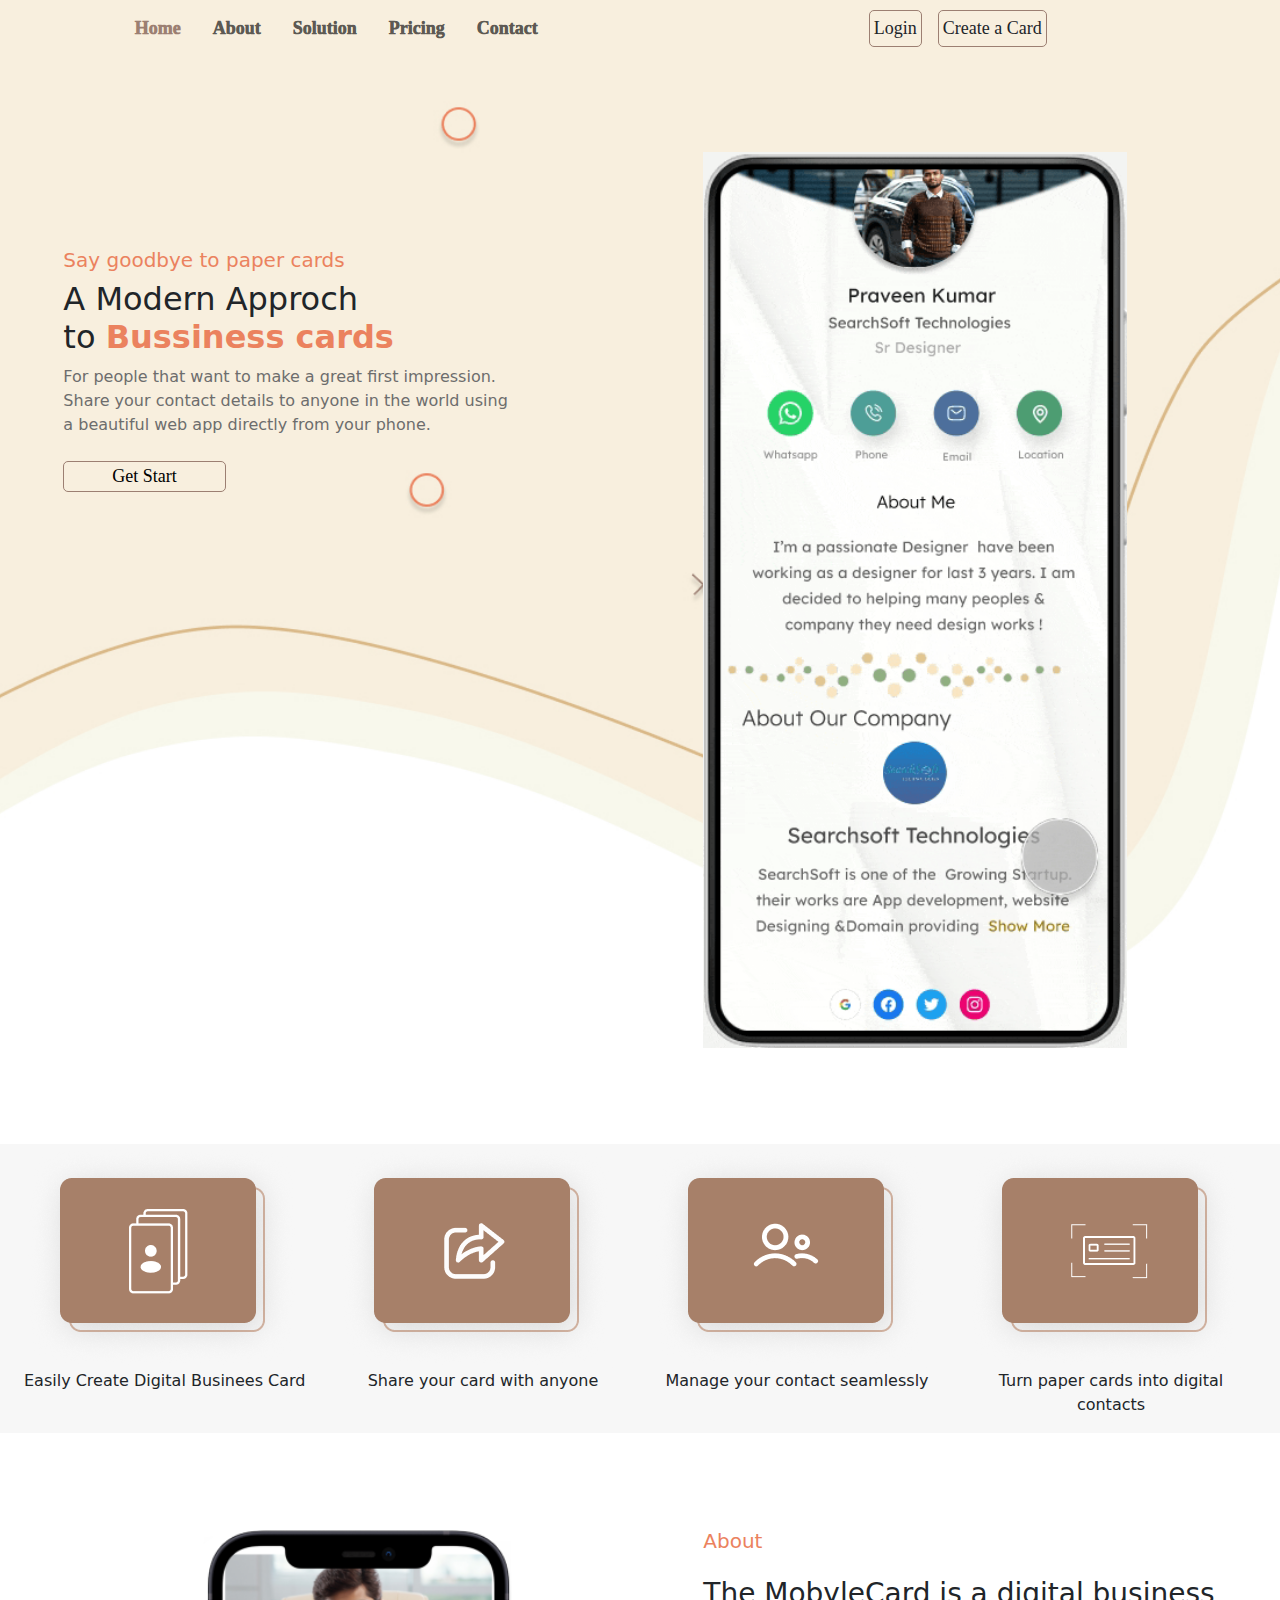
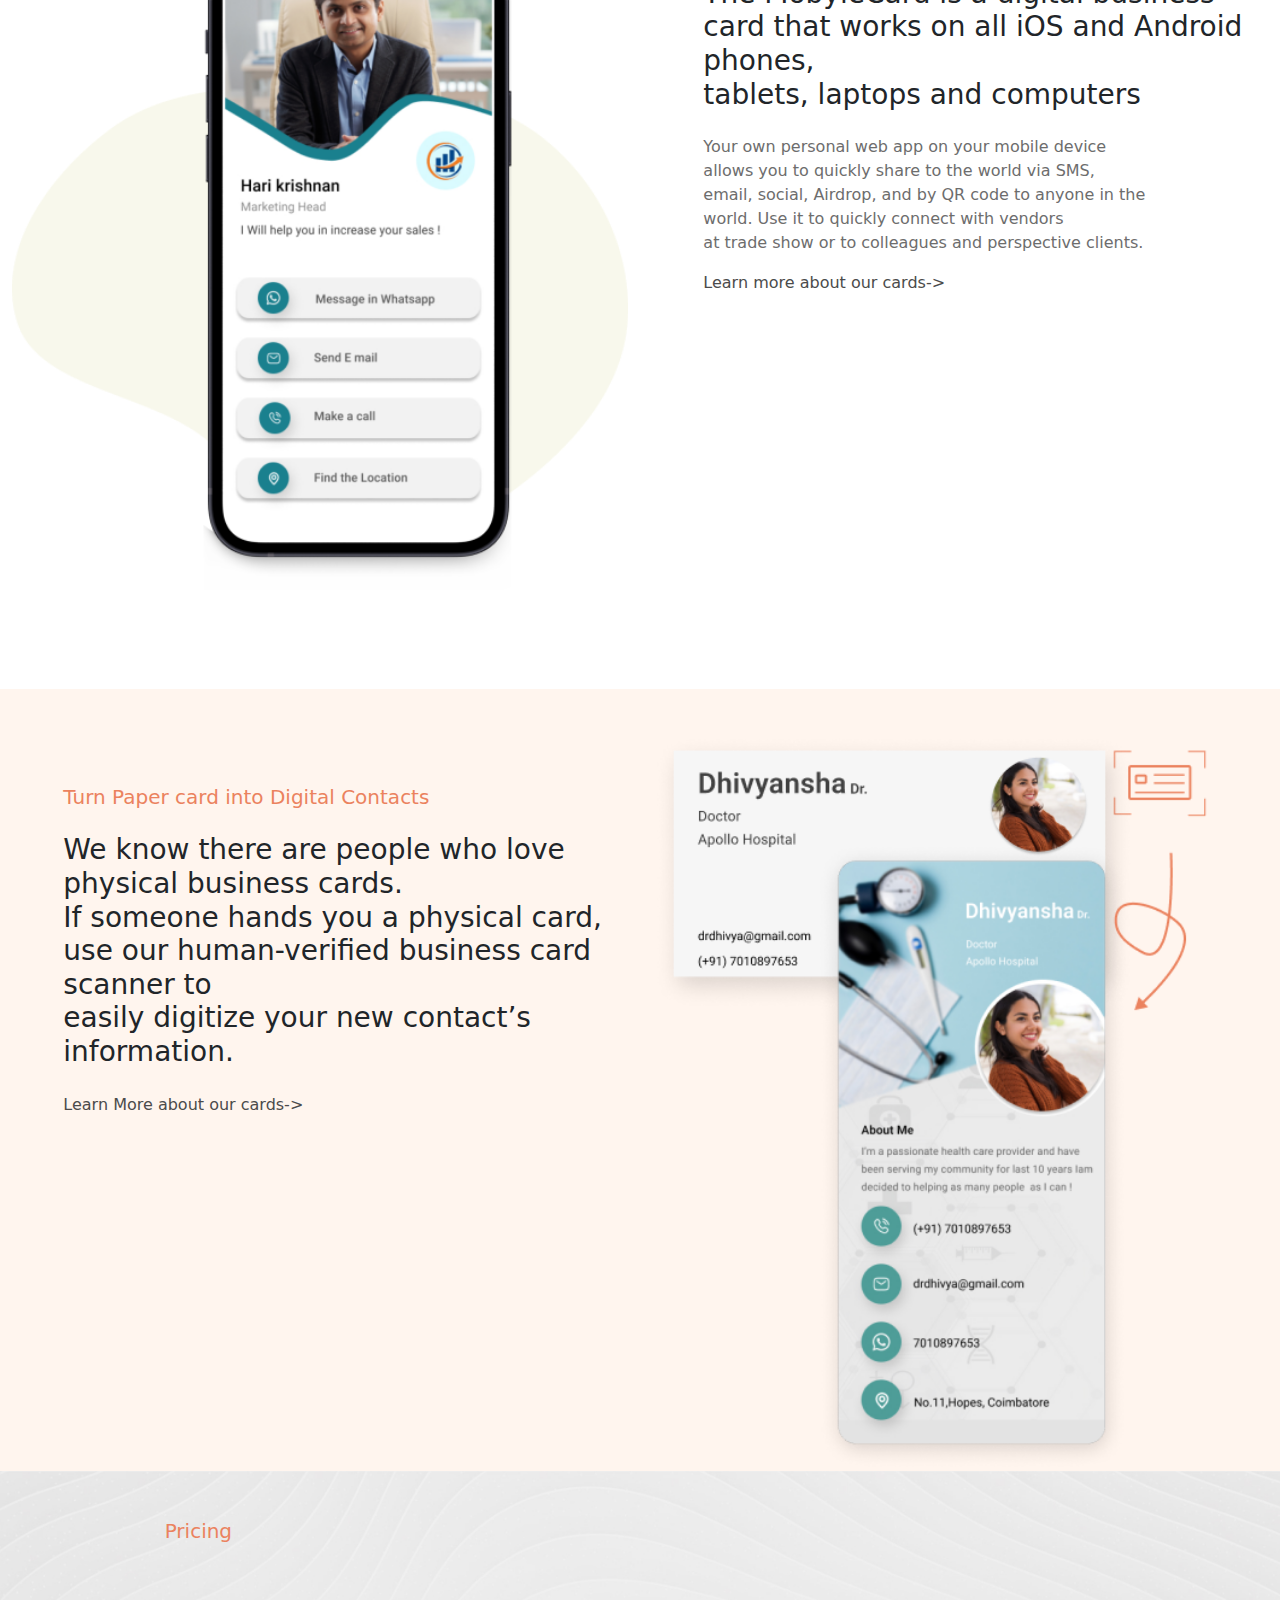
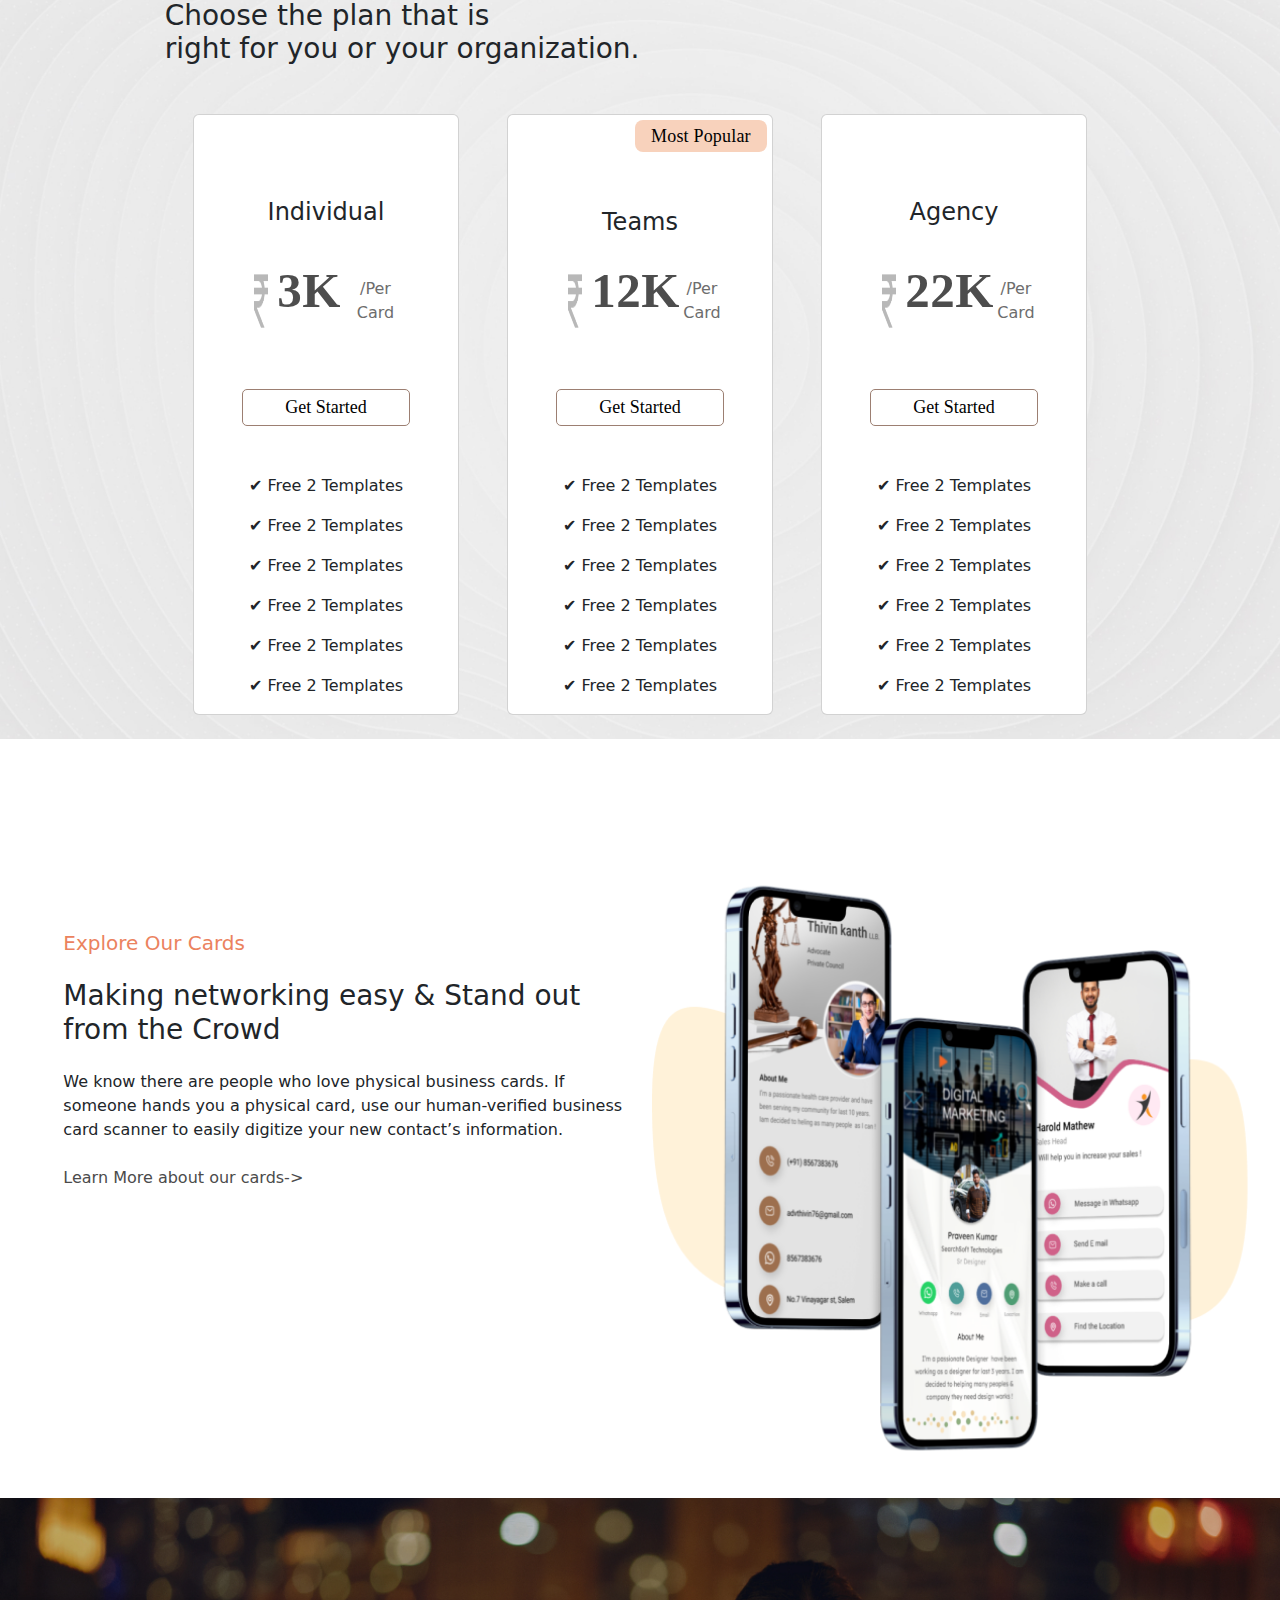
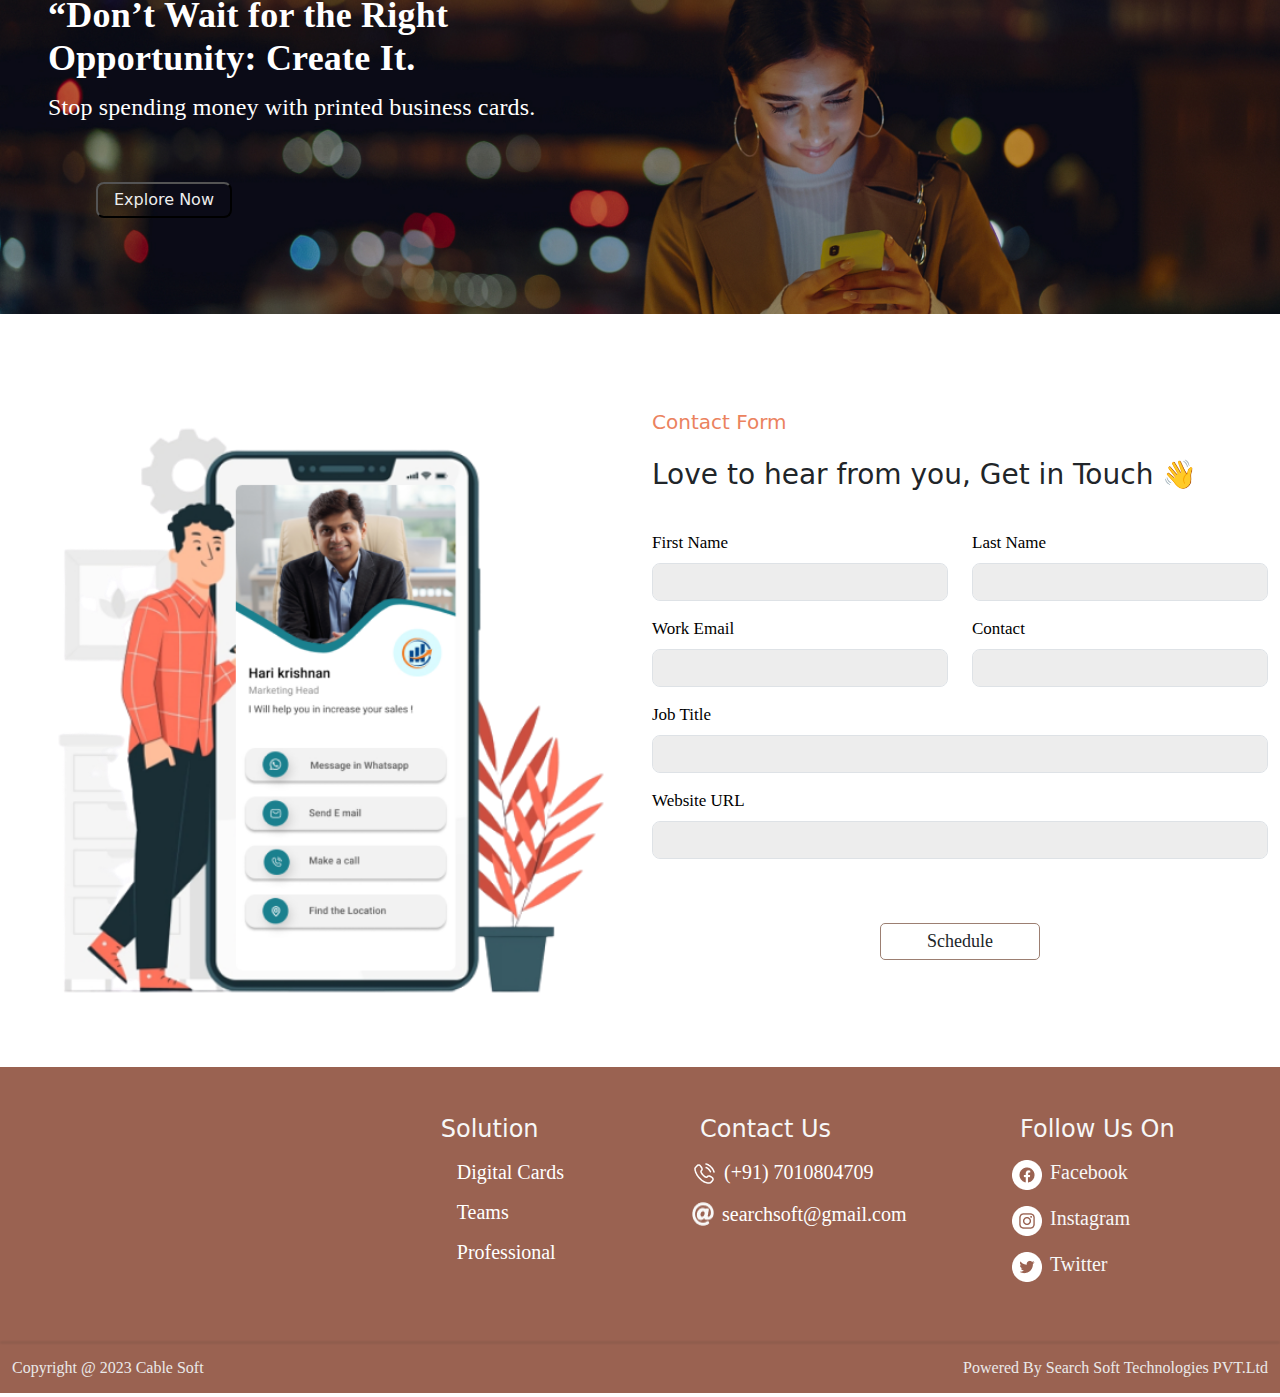
==== index.html @ 9ca746c1 "digitalc" ====
<!DOCTYPE html>
<html lang="en">
<head>
  <title>Bootstrap Example</title>
  <meta charset="utf-8">
  <meta name="viewport" content="width=device-width, initial-scale=1">
  <link href="https://cdn.jsdelivr.net/npm/bootstrap@5.3.1/dist/css/bootstrap.min.css" rel="stylesheet">
  <script src="https://cdn.jsdelivr.net/npm/bootstrap@5.3.1/dist/js/bootstrap.bundle.min.js"></script>
  <!-- <script src="https://cdn.jsdelivr.net/npm/popper.js@1.16.1/dist/umd/popper.min.js"></script>
  <script src="https://cdn.jsdelivr.net/npm/bootstrap@4.6.2/dist/js/bootstrap.bundle.min.js"></script> -->
  <link rel="stylesheet" href="css/style.css">
</head>
<body>
  <div class="bg-img">
        <!-- navbar-start -->
              <nav class="navbar navbar-expand-sm bg-*">
                <div class="container-fluid col-lg-9 offset-1">
                  <!-- <a class="navbar-brand" href="#">Logo</a> -->
                  
                  <button class="navbar-toggler" type="button" data-bs-toggle="collapse" data-bs-target="#collapsibleNavbar">
                    <span class="navbar-toggler-icon"></span>
                  </button>
                  <div class="collapse navbar-collapse col-sm-3" id="collapsibleNavbar">
                    <ul class="navbar-nav">
                      <li class="nav-item mx-2">
                        <a class="nav-link" href="#" style="color: #9C7F72;">Home</a>
                      </li>
                      <li class="nav-item mx-2">
                        <a class="nav-link" href="#">About</a>
                      </li>
                      <li class="nav-item mx-2">
                        <a class="nav-link" href="#">Solution</a>
                      </li>    
                      <li class="nav-item mx-2">
                        <a class="nav-link" href="#">Pricing</a>
                      </li>  
                      <li class="nav-item mx-2">
                        <a class="nav-link" href="#">Contact</a>
                      </li>  
                    </ul>
                  </div>
                  <div class="top-right d-flex">
                    <button class="btn mx-2 p-1" type="button">Login</button>
                    <button class="btn mx-2 p-1" type="button">Create a Card</button>
                  </div>
                </div>
                    
              </nav>
          <!-- navbar-end -->
       
          <!-- header -->
          <div class="container-fluid mt-5">
            <div class="row d-flex flex-row-reverse">
              <div class="col-xs-12 col-sm-12 col-md-6 lg-3">
                <div class="offset-1">
                  <img class="img-responsive h-50 w-75" src="img\Recording 2023-08-19 at 09.38.56.gif" alt="">
                </div>
              </div>
              <div class="col-xs-12 col-sm-12 col-md-6 lg-9 mt-5">
                <div class="offset-1">
                  <h5>Say goodbye to paper cards</h5>
                  <h2 class="">A Modern Approch <br> to <b style="color: #EB825E;">Bussiness cards</b></h2>
                  <div class="para">
                    For people that want to make a great first impression.<br> Share your contact details to anyone in the world using<br> a beautiful web app directly from your phone.
                  </div>
                  <button class="btn-btn px-5 mt-4">Get Start</button>
                </div>
                
              </div>
            </div>
          </div>
          <!-- <div class="container mt-3">
              <div class="row ms-5">
                  <div class="d-flex flex-wrap-reverse mt-5 vw-100 justify-content-center">
                      <div class="mt-2 mx-1">
                              <h5 class="mt-3">Say goodbye to paper cards</h5>
                          <h2 class="">A Modern Approch <br> to <b style="color: #EB825E;">Bussiness cards</b></h2>
                          <div class="para">
                            For people that want to make a great first impression.<br> Share your contact details to anyone in the world using<br> a beautiful web app directly from your phone.
                          </div>
                          <button class="btn-btn px-5 mt-4">Get Start</button>
                          
                      </div>
                      <div class="justify-content-end ms-auto">
                              <img class="h-75 mt-5 mx-5 px-5" id="gif" src="img\Recording 2023-08-19 at 09.38.56.gif" alt="">
                      </div>   
                  </div>
              </div>
          </div> -->
        <!-- header -->
  </div>

        <!-- cards -->
        <div class="container-fluid mt-5" style="background-color: #F7F7F7;">
          <div class="row justify-content-center mx-auto">
            <div class="col-xs-12 col-md-3">
              <img src="img\Group 243.png" class="img-thumbnail" alt="">
              <p class="justify-content-center">Easily Create Digital Businees Card</p>
            </div>
            <div class="col-xs-12 col-md-3">
              <img src="img\Group 244.png" class="img-thumbnail" alt="">
              <p class="text-center">Share your card with anyone</p>
            </div>
            <div class="col-xs-12 col-md-3">
              <img src="img\Group 245.png" class="img-thumbnail" alt="">
              <p class="text-center">Manage your contact seamlessly</p>
            </div>
            <div class="col-xs-12 col-md-3">
              <img src="img\Group 434.png" class="img-thumbnail" alt="">
              <p class="text-center">Turn paper cards into digital contacts</p>
            </div>
          </div>
        </div>
        <!-- About Us -->
        <div class="container-fluid mt-5">
          <div class="row mt-5">
            <div class="col-xs-12 col-sm-12 col-md-6 lg-6">
              <img class="about" src="img\Group 435.png" alt="">
            </div>
            <div class="col-xs-12 col-sm-12 col-md-6 lg-6">
              <div class="offset-1">
                <h5>About</h5>
                <h3 class="my-4">The MobyleCard is a digital business<br> card that works on all iOS and Android phones,<br> tablets, laptops and computers</h3>
                <p class="para">Your own personal web app on your mobile device<br> allows you to quickly share to the world via SMS,<br> email, social, Airdrop, and by QR code to anyone in the<br>world. Use it to quickly connect with vendors<br> at trade show or to colleagues and perspective clients.</p>
                <a class="about-in" href="">Learn more about our cards-></a>
              </div>
              
            </div>
          </div>
        </div>
        <!-- about end -->
        <div class="digit container-fluid mt-5">
          <div class="row d-flex flex-row-reverse">
            <div class="col-xs-12 col-sm-12 col-md-6 lg-6">
              <div>
                <img class="about" src="img\Group 437.png" alt="">
              </div>
            </div>
            <div class="col-xs-12 col-sm-12 col-md-6 lg-6 mt-5">
              <div class="offset-1">
                <h5>Turn Paper card into Digital Contacts</h5>
                <h3 class="my-4">We know there are people who love physical business cards.<br> If someone hands you a physical card,<br> use our human-verified business card scanner to<br> easily digitize your new contact’s information.</h3>
                <a class="about-in" href="">Learn More about our cards-></a>
              </div>
              
            </div>
          </div>
        </div>
<!-- pricing -->
        <div class="container-fluid" id="price-bg">
          <div class="offset-1">
            <h5 class="p-5">Pricing</h5>
            <h3 class="ms-5">Choose the plan that is <br> right for you or your organization.</h3>
          </div>
          <div class="row mx-auto justify-content-center m-4">
            <div class="col-xs-12 col-sm-12 col-md-4 col-lg-3 p-4">
              <div class="card">
                <!-- <div class="card-title text-end">Individual</div> -->
                <div class="card-body text-center"><h4 class="card-b">Individual</h4></div>
                <div class="text-center d-flex px-5 ms-1"><img style="width: 19%;" src="img\bx_rupee.png" alt=""><b class="card-rs">3K</b><p class="para mt-3">/Per Card</p></div>
                <button class="btn-btn my-5 mx-5 py-1">Get Started</button>
                <div class="text-center">
                  <p>&#10004;  Free 2 Templates</p>
                  <p>&#10004;  Free 2 Templates</p>
                  <p>&#10004;  Free 2 Templates</p>
                  <p>&#10004;  Free 2 Templates</p>
                  <p>&#10004;  Free 2 Templates</p>
                  <p>&#10004;  Free 2 Templates</p>
                </div>
              </div>
            </div>
            <div class="col-xs-12 col-sm-12 col-md-4 col-lg-3 p-4">
              <div class="card">
                <div class="card-title text-end"><p class="card-mp p-3">Most Popular</p></div>
                <div class="card-body text-center"><h4>Teams</h4></div>
                <div class="text-center d-flex px-5 ms-1"><img style="width: 19%;" src="img\bx_rupee.png" alt=""><b class="card-rs">12K</b><p class="para mt-3">/Per Card</p></div>
                <button class="btn-btn my-5 mx-5 py-1">Get Started</button>
                <div class="text-center">
                  <p>&#10004;  Free 2 Templates</p>
                  <p>&#10004;  Free 2 Templates</p>
                  <p>&#10004;  Free 2 Templates</p>
                  <p>&#10004;  Free 2 Templates</p>
                  <p>&#10004;  Free 2 Templates</p>
                  <p>&#10004;  Free 2 Templates</p>
                </div>
              </div>
            </div>
            <div class="col-xs-12 col-sm-12 col-md-4 col-lg-3 p-4">
              <div class="card">
                <div class="card-body text-center"><h4 class="card-b">Agency</h4></div>
                <div class="text-center d-flex px-5 ms-1"><img style="width: 19%;" src="img\bx_rupee.png" alt=""><b class="card-rs">22K</b><p class="para mt-3">/Per Card</p></div>
                <button class="btn-btn my-5 mx-5 py-1">Get Started</button>
                <div class="text-center">
                  <p>&#10004;  Free 2 Templates</p>
                  <p>&#10004;  Free 2 Templates</p>
                  <p>&#10004;  Free 2 Templates</p>
                  <p>&#10004;  Free 2 Templates</p>
                  <p>&#10004;  Free 2 Templates</p>
                  <p>&#10004;  Free 2 Templates</p>
                </div>
              </div>
            </div>
          </div>
        </div>
        <!--pricing end  -->


        <div class="container-fluid mt-5">
          <div class="row d-flex flex-row-reverse">
            <div class="col-xs-12 col-sm-12 col-md-6 lg-6">
              <div>
                <img class="about" src="img\iPhone 13 Pro.png" alt="">
              </div>
            </div>
            <div class="col-xs-12 col-sm-12 col-md-6 lg-6 mt-5">
              <div class="offset-1">
                <h5>Explore Our Cards</h5>
                <h3 class="my-4">Making networking easy & Stand out from the Crowd</h3>
                <p class="my-4">We know there are people who love physical business cards. If someone hands you a physical card, use our human-verified business card scanner to easily digitize your new contact’s information.</p>
                <a class="about-in" href="">Learn More about our cards-></a>

              </div>
              
            </div>
          </div>
        </div>
      <!-- explore card end-->
      <div class="explore text-light">
        <div class="row justify-contect-center">
           <div class="col-xs-12 col-sm-12 col-md-6 col-lg-6">
            <div class="m-5 mt-5">
              <h3 class="explore-h">“Don’t Wait for the Right Opportunity: Create It.</h3>
              <h4 class="explore-p">Stop spending money with printed business cards.</h4>
              <button class="btn-btn-btn mx-5 my-5 px-3 py-1" id="explorebtn">Explore Now</button>

            </div>
            
           </div>

        </div>
            <!-- <h3 class="explore-h p-5">“Don’t Wait for the Right Opportunity: Create It.</h3>
            <h4 class="explore-p">Stop spending money with printed business cards.</h4>
            <button class="btn-btn mx-5 my-5">Explore Now</button> -->
      </div>

      <!-- contact form -->
      <div class="container-fluid mt-5">
        <div class="row my-5">
          <div class="col-xs-12 col-sm-12 col-md-6 lg-6">
            <img class="about" src="img\Group 439.png" alt="">
          </div>
          <div class="col-xs-12 col-sm-12 col-md-6 col-lg-6">
            <div class="">
              <h5>Contact Form</h5>
              <h3 class="my-4 d-flex">Love to hear from you, Get in Touch &#128075;</h3>
            </div>
            <div class="row mt-3">
              <div class="col-xs-12 col-sm-12 col-md-6 col-lg-6 mx-auto">
                <div class="input-form mt-3">
                  <label class="form-lable" for="">First Name</label>
                  <input class="form-control mt-2" id="in-d" type="text">
                </div>
                <div class="input-form mt-3">
                  <label class="form-lable" for="">Work Email</label>
                  <input class="form-control mt-2" id="in-d" type="text">
                </div>
              </div>
              <div class="col-xs-12 col-sm-12 col-md-6 col-lg-6">
                <div class="input-form mt-3">
                  <label class="form-lable" for="">Last Name</label>
                  <input class="form-control mt-2" id="in-d" type="text">
                </div>
                <div class="input-form mt-3">
                  <label class="form-lable" for="">Contact</label>
                  <input class="form-control mt-2" id="in-d" type="text">
                </div>
              </div>
            </div>
            <div class="row">
              <div class="input-form mt-3">
                <label class="form-lable" for="job">Job Title</label>
                <input class="form-control mt-2" id="in-d" name="job" type="text">
              </div>
              <div class="input-form mt-3">
                <label class="form-lable" for="web">Website URL</label>
                <input class="form-control mt-2" id="in-d" name="web" type="text">
              </div>
              <div class="btn-btn w-25 mx-auto text-center p-1" id="schedule" type="submit">Schedule</div>
            </div>
          </div>
        </div>
      </div>

      <!-- Footer -->
      <div class="container-fluid" id="foot-img">
        <div class="row">
          <div class="col-xs-12 col-sm-12 col-md-6 col-lg-6">
            <div class="my-5 float-end">
              <h4 class="mx-5" style="color: #F7F7F7;">Solution</h4>
              <ul class="list-group mx-5">
                  <a class="list-group-item" href="">Digital Cards</a>
                  <a class="list-group-item" href="">Teams</a>
                  <a class="list-group-item" href="">Professional</a>
              </ul>
            </div>
          </div>
          <!-- <div class="col-xs-12 col-sm-12 col-md-3 col-lg-3">
            <div class="float-start my-5">
              <h4 class="mx-5" style="color: #F7F7F7;">Follow Us On</h4>
              <ul class="list-group mx-5">
                <div class="list-group-item"><a class="follow-us ms-2" style="text-decoration: none; color:#F7F7F7">Digital Card</a></div>
                <div class="list-group-item"><a class="ms-2" style="text-decoration: none; color:#F7F7F7">Teams</a></div>
                <div class="list-group-item"><a class="ms-2" style="text-decoration: none; color:#F7F7F7">Professional</a></div>
              </ul>
            </div>
          </div> -->
          <div class="col-xs-12 col-sm-12 col-md-4 col-lg-3">
            <div class="float-start my-5">
              <h4 class="mx-5" style="color: #F7F7F7;">Contact Us</h4>
              <ul class="list-group mx-4">
                <div class="list-group-item"><img src="img\Phone Calling.png" alt=""><span class="ms-2">(+91) 7010804709</span></div>
                <div class="list-group-item d-flex"><img src="img\at.png" alt=""><span class="ms-2">searchsoft@gmail.com</span></div>
              </ul>
            </div>
          </div>
          <div class="col-xs-12 col-sm-12 col-md-4 col-lg-3">
            <div class="float-start my-5">
              <h4 class="mx-5 d-flex" style="color: #F7F7F7;">Follow Us On</h4>
              <ul class="list-group mx-4">
                <div class="list-group-item d-flex"><img src="img\facebook.png" alt=""><a class="follow-us ms-2" style="text-decoration: none; color:#F7F7F7">Facebook</a></div>
                <div class="list-group-item d-flex"><img src="img\instagram.png" alt=""><a class="ms-2" style="text-decoration: none; color:#F7F7F7">Instagram</a></div>
                <div class="list-group-item"><img src="img\twitter.png" alt=""><a class="ms-2" style="text-decoration: none; color:#F7F7F7">Twitter</a></div>
              </ul>
            </div>
          </div>
        </div>

        <div class="row my-1">
          <hr class="line">
          <div class="col-xs-12 col-sm-12 col-md-6 col-lg-6">
            <div class="copyrights mb-3">Copyright @ 2023 Cable Soft</div>
          </div>
          <div class="col-xs-12 col-sm-12 col-md-6 col-lg-6">
            <div class="powered float-end d-flex">Powered By Search Soft Technologies PVT.Ltd</div>
          </div>
          
          
        </div>
        

      </div>

</body>
</html>
---- css/style.css ----
body{
    margin: 0;
    box-sizing: border-box;
    overflow: -moz-hidden-unscrollable;
    
}
/* bg-image */
.bg-img{
    margin: 0;
    background-image: url(bg-image.jpg);
    background-position: center;
    background-repeat: no-repeat;
    background-size: cover;
    width: 100%;
    height: 100%;
    
}
/* navbar */
.top-right{
    float: right;
}
.nav-item{
    color: #323232;
    font-family: Poppins;
    font-size: 18px;
    font-style: normal;
    font-weight: 1000;
    line-height: 24px; /* 133.333% */
}
.btn{
    font-family: Poppins;
    font-weight: 500;
    font-size: 18px;
    border-radius: 5px;
    border: 0.5px solid #9C7F72;
}
.btn:hover{
    background-color: #9C7F72;
    color: #F7F7F7;
}
.btn-btn{
    font-family: Poppins;
    font-weight: 500;
    font-size: 18px;
    border-radius: 5px;
    border: 0.5px solid #9C7F72;
    background: none;
}
.btn-btn:hover{
    background-color: #9C7F72;
    color: white;
}
.img-thumbnail{
    border: none;
    background-color: #F7F7F7;
}
.about{
    width: 100%;
}
h5{
    color: #EB825E;
}
.para{
    color: #6D6D6D;
}
.about-in{
    text-decoration: none;
    color: #4B4B4B;
}
.mt-5{
    margin-top: 6rem!important;
}
.digit{
    /* display: flex;
    flex-wrap: wrap-reverse; */
    background-color: #FFF5EE;
}
/* pricing */
#price-bg{
    background-image: url("12151158_4885247 1.jpg");
    background-repeat: no-repeat;
    background-size: cover;
}
.card{
    width: 100%;
    height: 100%;
}
.card-mp{
    margin: 2%;
    color: #000;
    font-family: Lato;
    font-size: 18px;
    font-style: normal;
    letter-spacing: 0.18px;
    border-radius: 8px;
    background: #F8D2BC;
    display: inline-flex;
    height: 2%;
    align-items: center;
    gap: 10px;
    flex-shrink: 0;
}
.card-b{
    margin-top: 29%;
}
.card-rs{
    color: #4D4D4D;
    font-family: Lato;
    font-size: 49px;
    font-style: normal;
    line-height: 60px; /* 107.143% */
    letter-spacing: 0.56px;
}
/* explore bg */
.explore{
    margin: 0;
    background-image: url(Rectangle.jpg);
    background-position: center;
    background-repeat: no-repeat;
    background-size: cover;
}
.explore-p{
    color: #FFF;
    font-family: Lato;
    font-size: 24px;
    font-style: normal;
    font-weight: 400;
    line-height: 38px; /* 135.714% */
    letter-spacing: 0.14px;
}
.explore-h{
    color: #FFF;
    font-family: Lato;
    font-size: 36px;
    font-style: normal;
    font-weight: 600;
    letter-spacing: 0.22px;
}
.form-input{
    background-color: #EDEDED;
    border: none;
}
.form-lable{
    color: #000;
    font-family: Lato;
    font-size: 17px;
    font-style: normal;
    font-weight: 500;
    line-height: 20px; 
}
.contactinput{
    margin-top: 72%;
}
#in-d{
    border-radius: 8px;
    background-color: #EDEDED;
}
#schedule{
    margin-top: 10%;
}

/* footer */
#foot-img{
    background-image: url(footer.jpg);
    background-size: cover;
    background-repeat: no-repeat;
    
}
.list-group-item{
    background: none;
    border: none;
    color: #FFFFFF;
    font-family: Lato;
    font-size: 20px;
    font-style: normal;
    font-weight: 500;
    line-height: 24px;
}
.line{
    background: #7E4B3C;
    box-shadow: 7px 4px 32px 0px rgba(0, 0, 0, 0.15) inset;
    filter: blur(1px);
}
.copyrights {
    color: #EAE9E9;
    font-family: Lato;
    font-size: 16px;
    font-style: normal;
    font-weight: 500;
    line-height: normal;
}
.powered{
    color: #EAE9E9;
    font-family: Lato;
    font-size: 16px;
    font-style: normal;
    font-weight: 500;
    line-height: normal;
}
.btn-btn-btn{
    background: none;
    color: #EDEDED;
    border-radius: 8px;
}
.btn-btn-btn:hover{
    background-color: #494949;
    color: white;
}
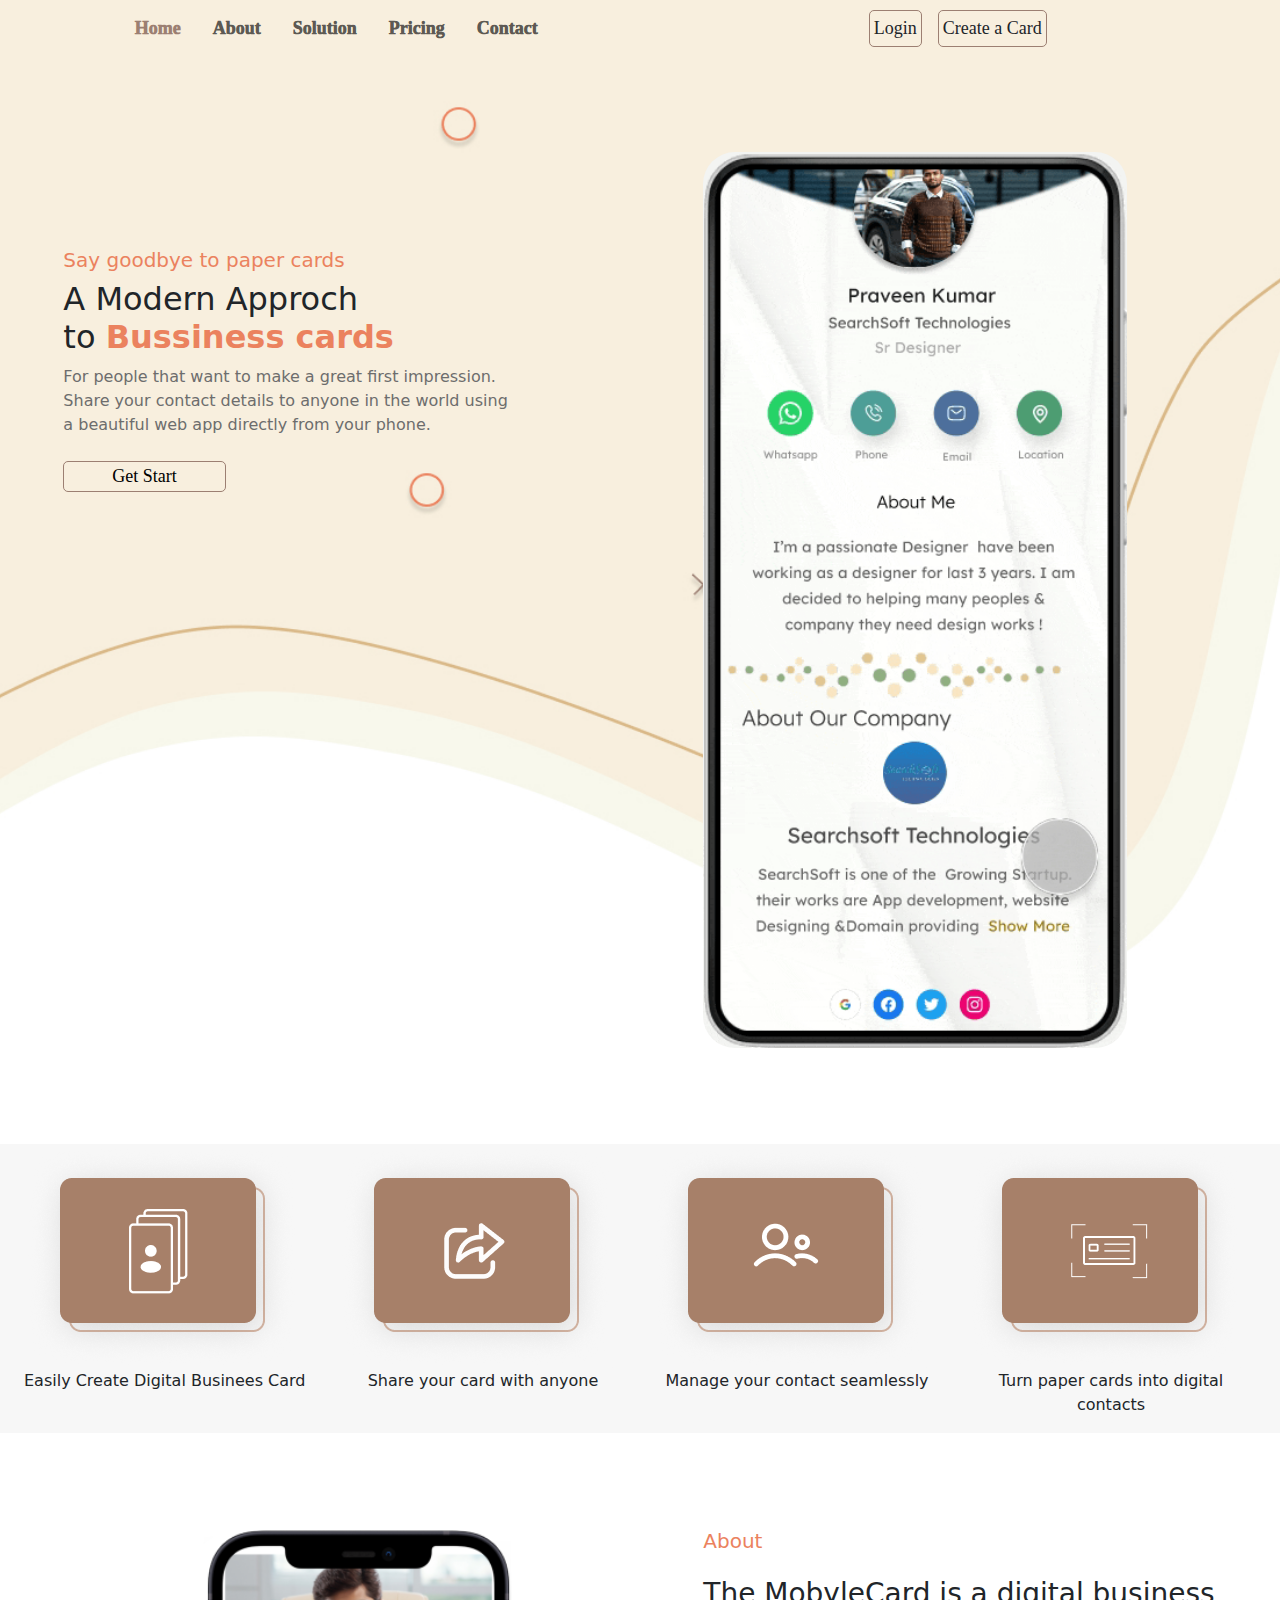
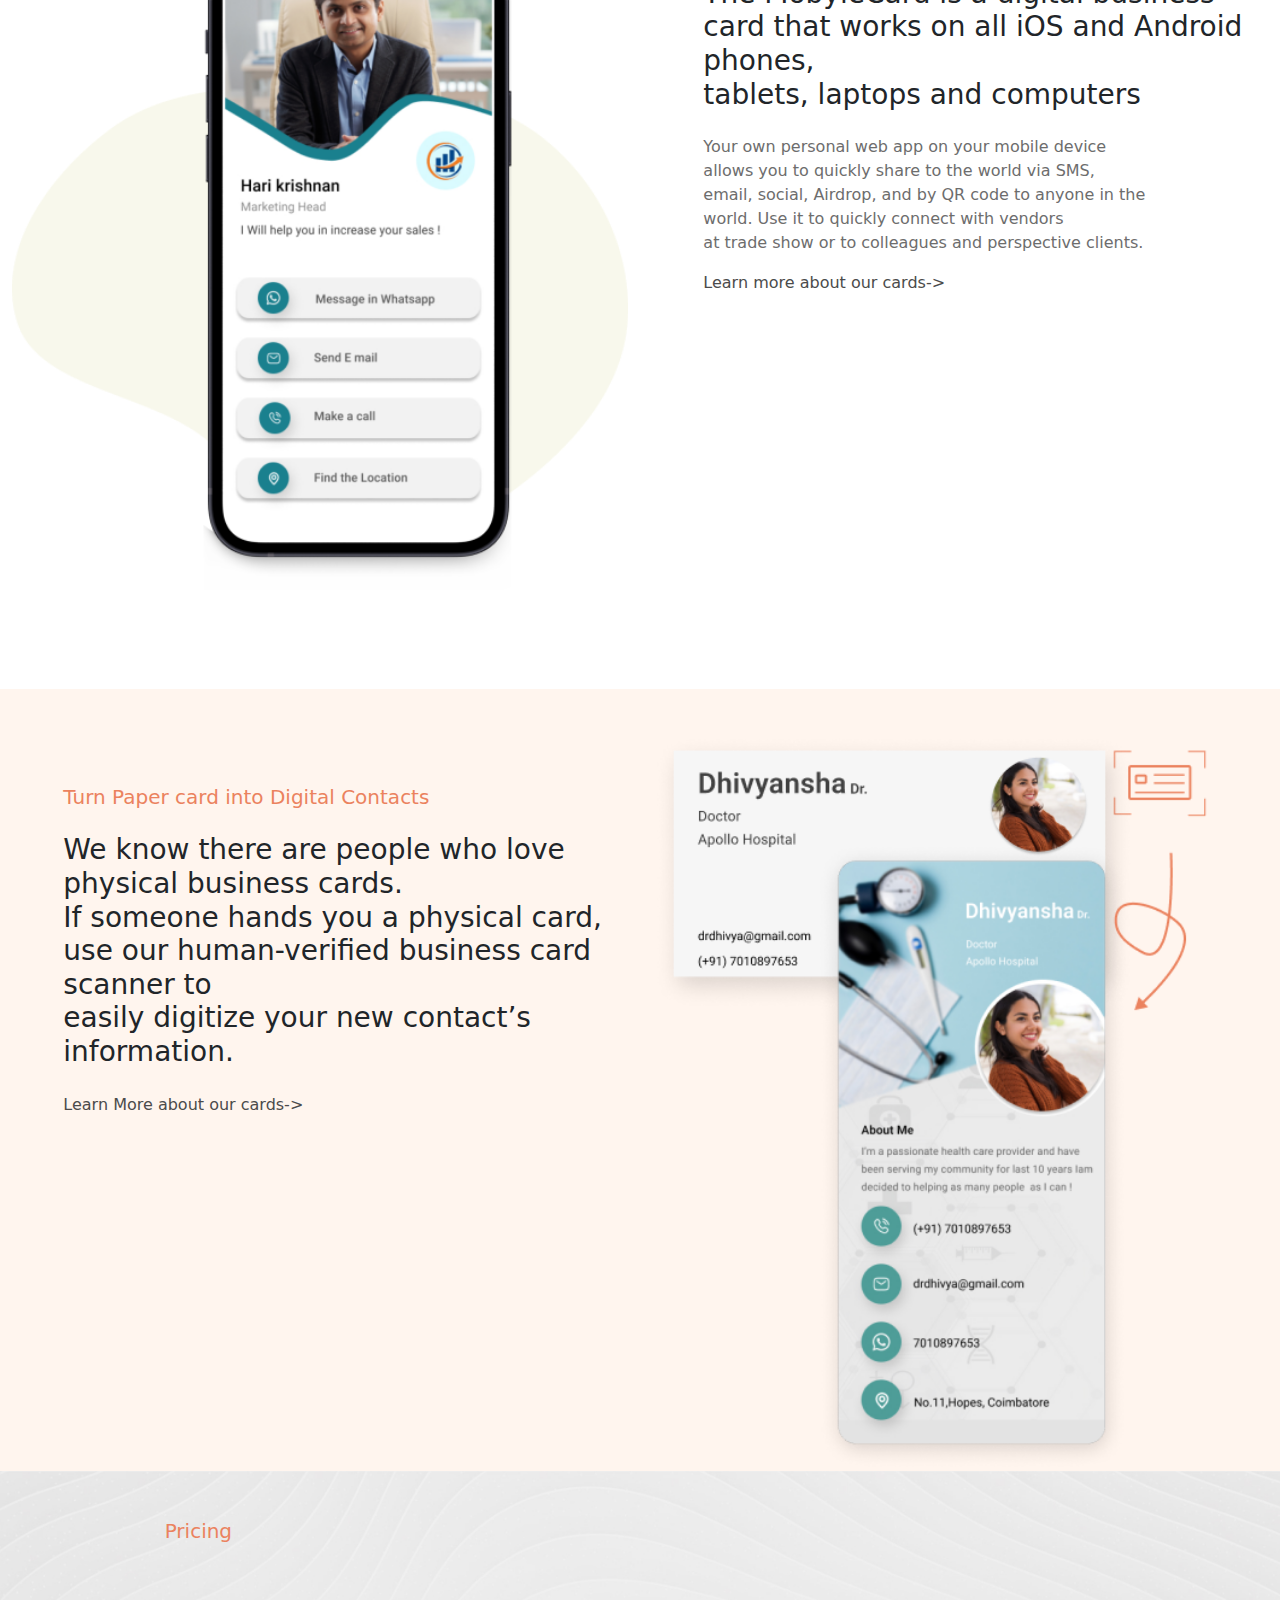
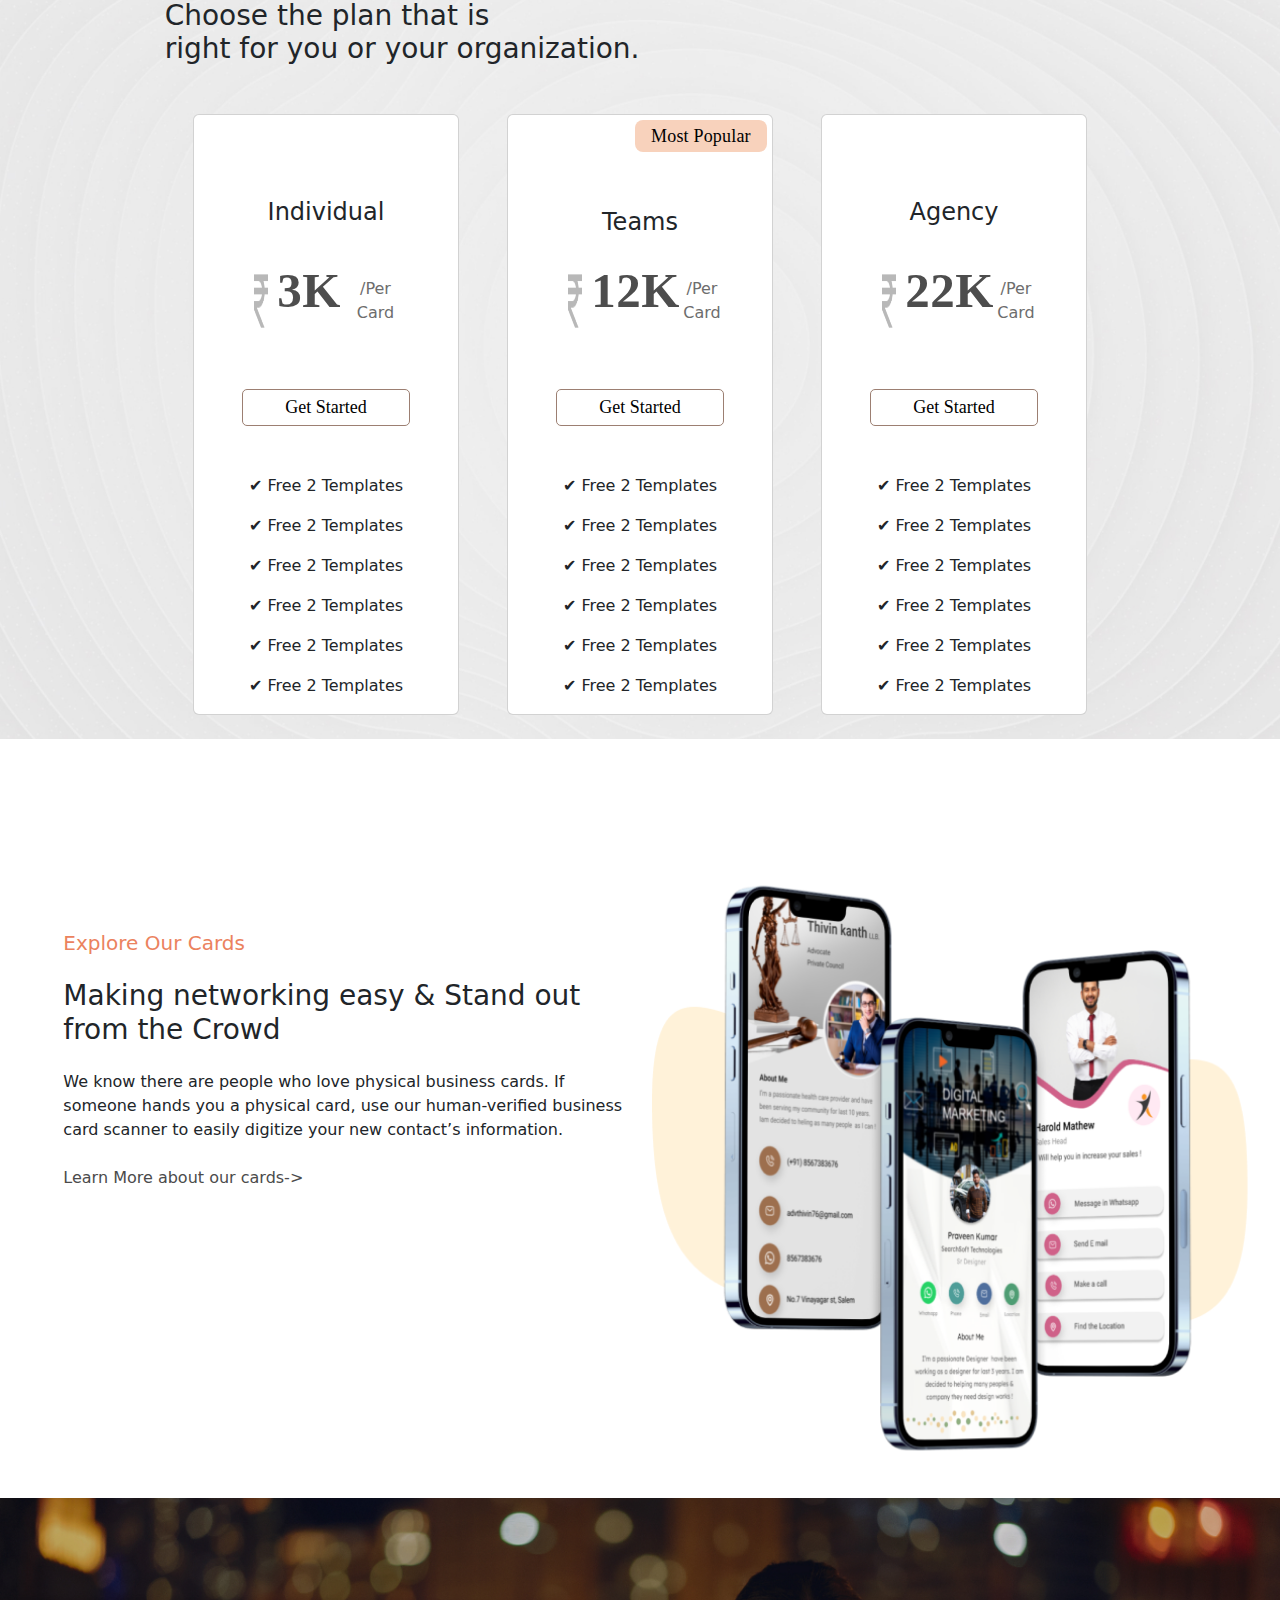
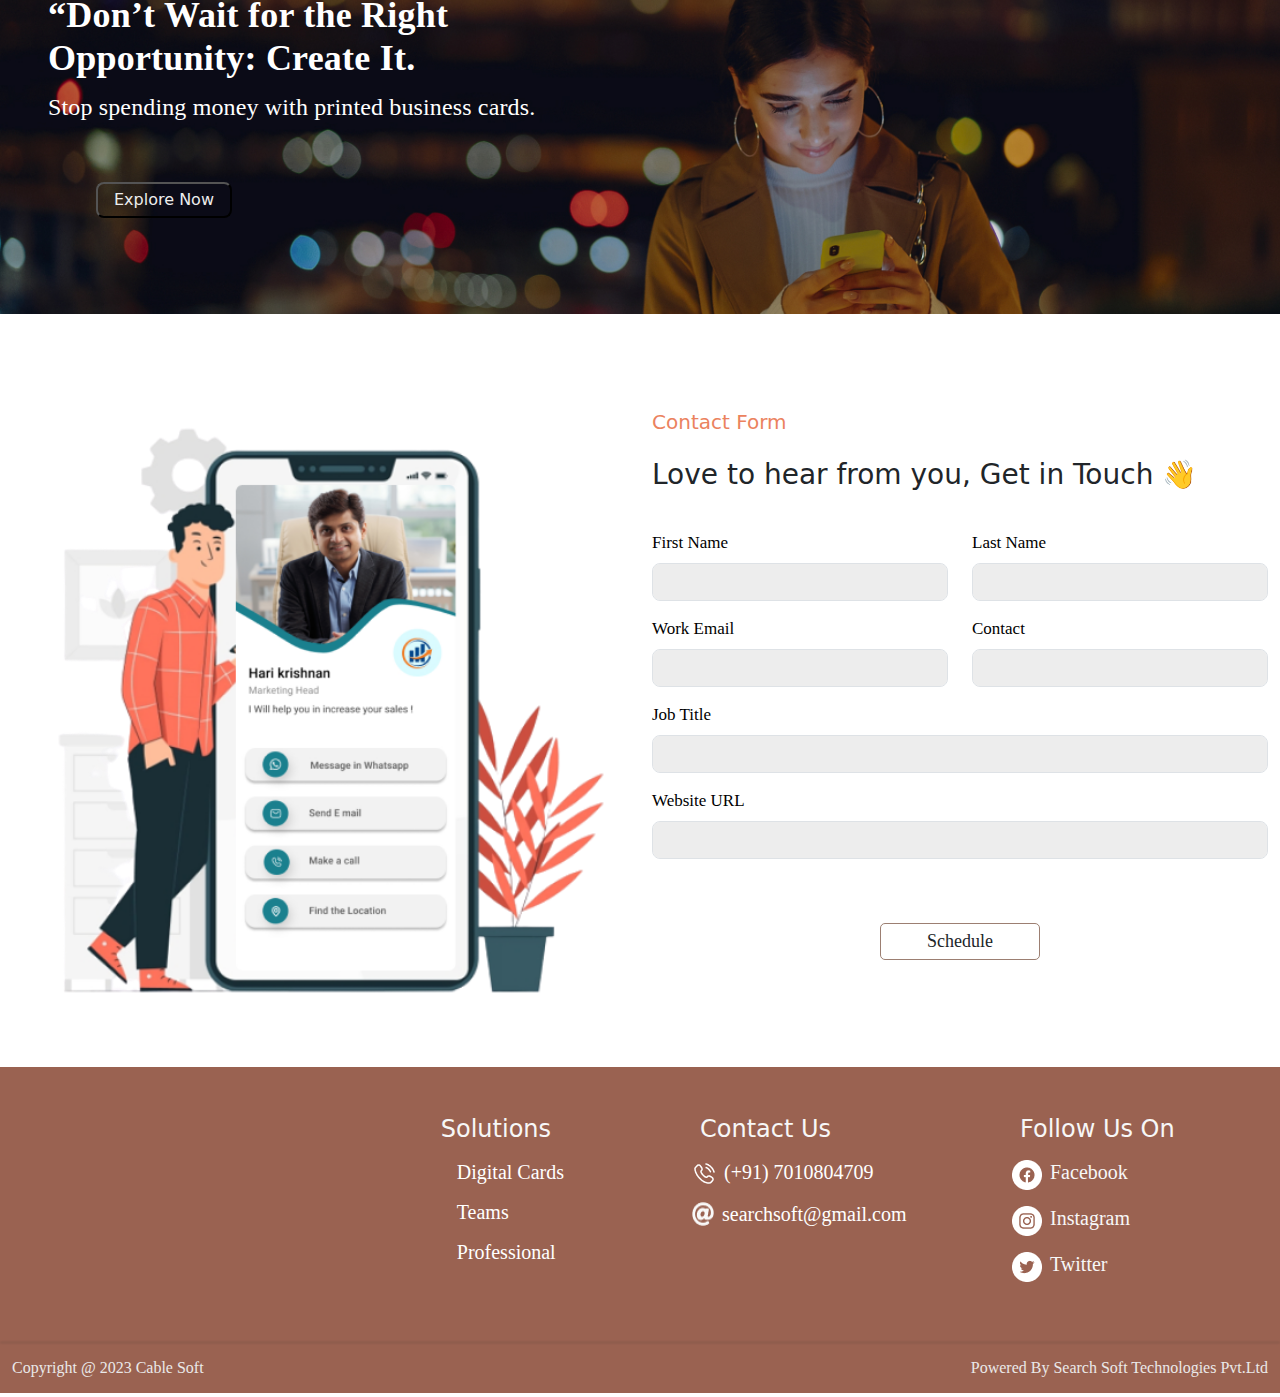
==== commit 2085c695: "d-card" ====
--- a/index.html
+++ b/index.html
@@ -40,7 +40,7 @@
                     </ul>
                   </div>
                   <div class="top-right d-flex">
-                    <button class="btn mx-2 p-1" type="button">Login</button>
+                    <a href="newlogin.html" class="btn mx-2 p-1" type="button">Login</a>
                     <button class="btn mx-2 p-1" type="button">Create a Card</button>
                   </div>
                 </div>
@@ -53,7 +53,7 @@
             <div class="row d-flex flex-row-reverse">
               <div class="col-xs-12 col-sm-12 col-md-6 lg-3">
                 <div class="offset-1">
-                  <img class="img-responsive h-50 w-75" src="img\Recording 2023-08-19 at 09.38.56.gif" alt="">
+                  <img class="img-responsive rounded-5 h-50 w-75" src="img\Recording 2023-08-19 at 09.38.56.gif" alt="">
                 </div>
               </div>
               <div class="col-xs-12 col-sm-12 col-md-6 lg-9 mt-5">
@@ -278,11 +278,11 @@
             </div>
             <div class="row">
               <div class="input-form mt-3">
-                <label class="form-lable" for="job">Job Title</label>
+                <label class="form-lable" for="in-d">Job Title</label>
                 <input class="form-control mt-2" id="in-d" name="job" type="text">
               </div>
               <div class="input-form mt-3">
-                <label class="form-lable" for="web">Website URL</label>
+                <label class="form-lable" for="in-d">Website URL</label>
                 <input class="form-control mt-2" id="in-d" name="web" type="text">
               </div>
               <div class="btn-btn w-25 mx-auto text-center p-1" id="schedule" type="submit">Schedule</div>
@@ -296,7 +296,7 @@
         <div class="row">
           <div class="col-xs-12 col-sm-12 col-md-6 col-lg-6">
             <div class="my-5 float-end">
-              <h4 class="mx-5" style="color: #F7F7F7;">Solution</h4>
+              <h4 class="mx-5" style="color: #F7F7F7;">Solutions</h4>
               <ul class="list-group mx-5">
                   <a class="list-group-item" href="">Digital Cards</a>
                   <a class="list-group-item" href="">Teams</a>
@@ -341,7 +341,7 @@
             <div class="copyrights mb-3">Copyright @ 2023 Cable Soft</div>
           </div>
           <div class="col-xs-12 col-sm-12 col-md-6 col-lg-6">
-            <div class="powered float-end d-flex">Powered By Search Soft Technologies PVT.Ltd</div>
+            <div class="powered float-end d-flex">Powered By Search Soft Technologies Pvt.Ltd</div>
           </div>
           
           
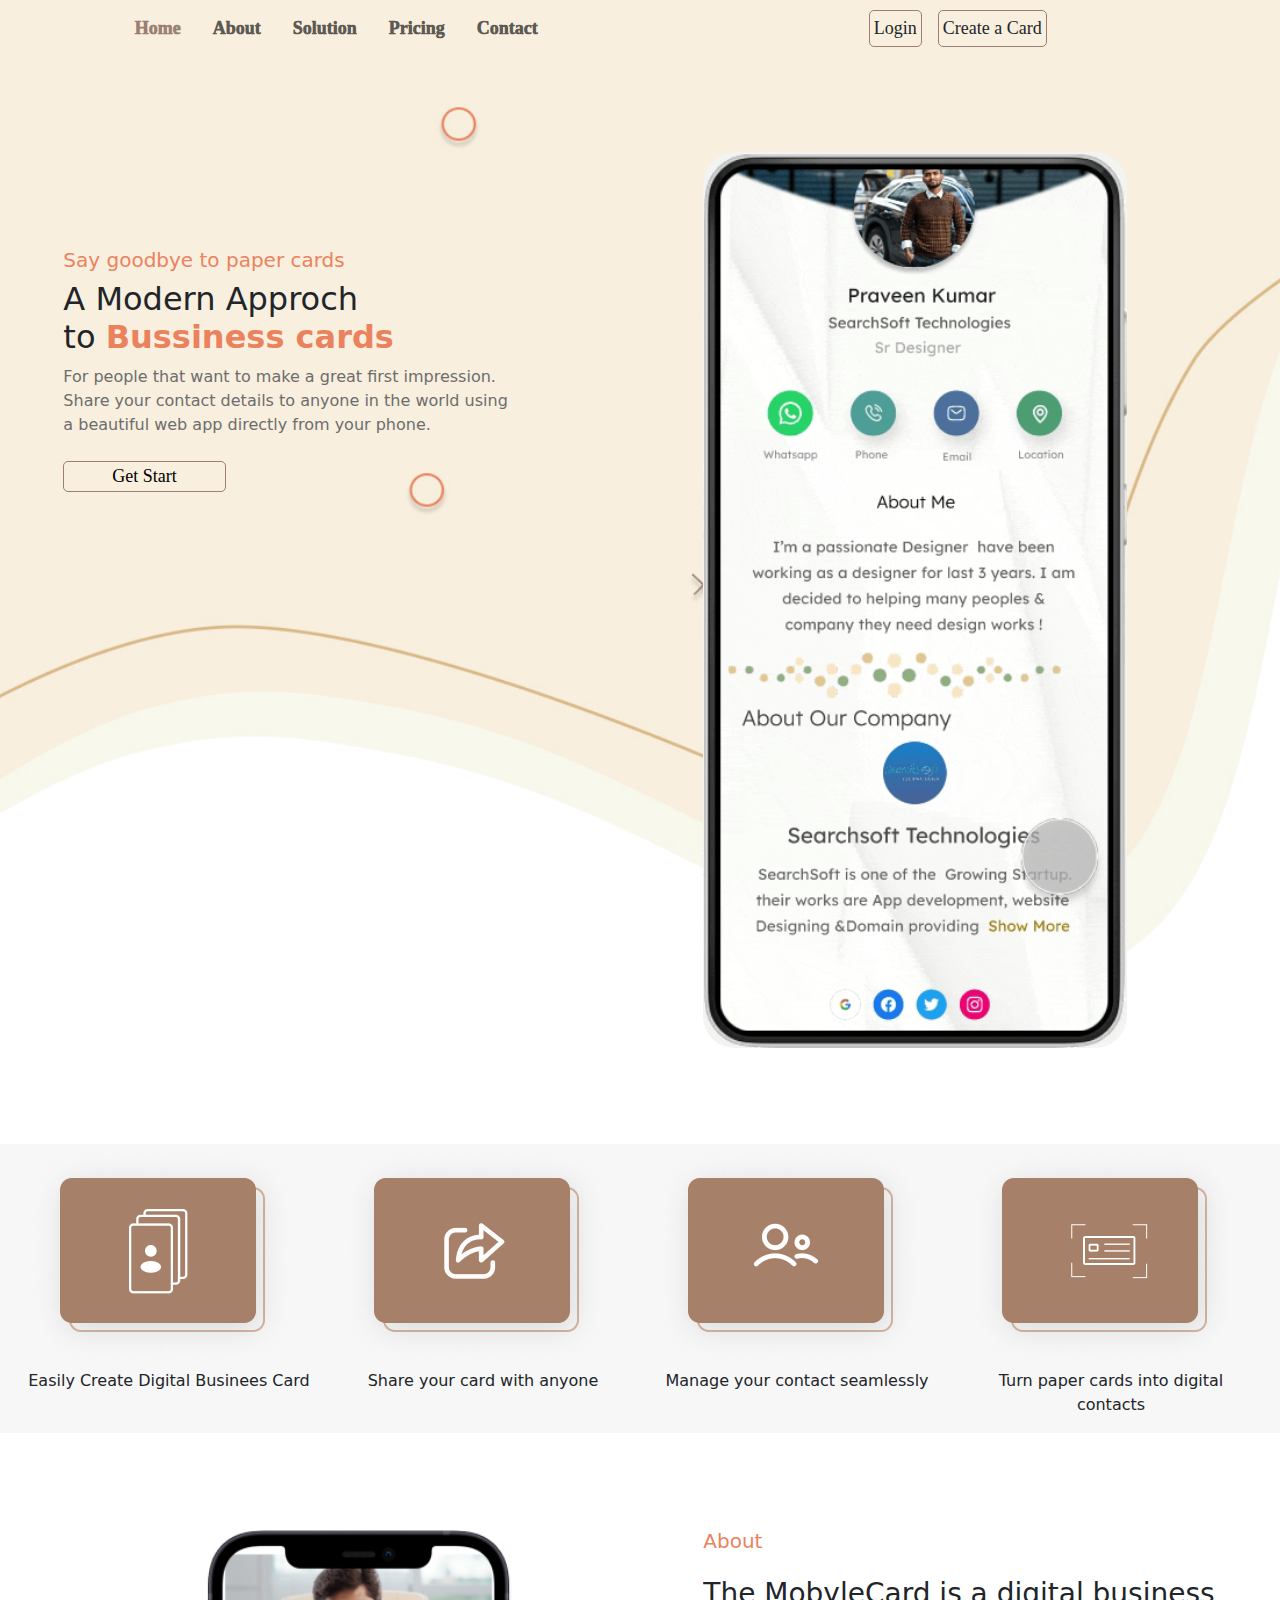
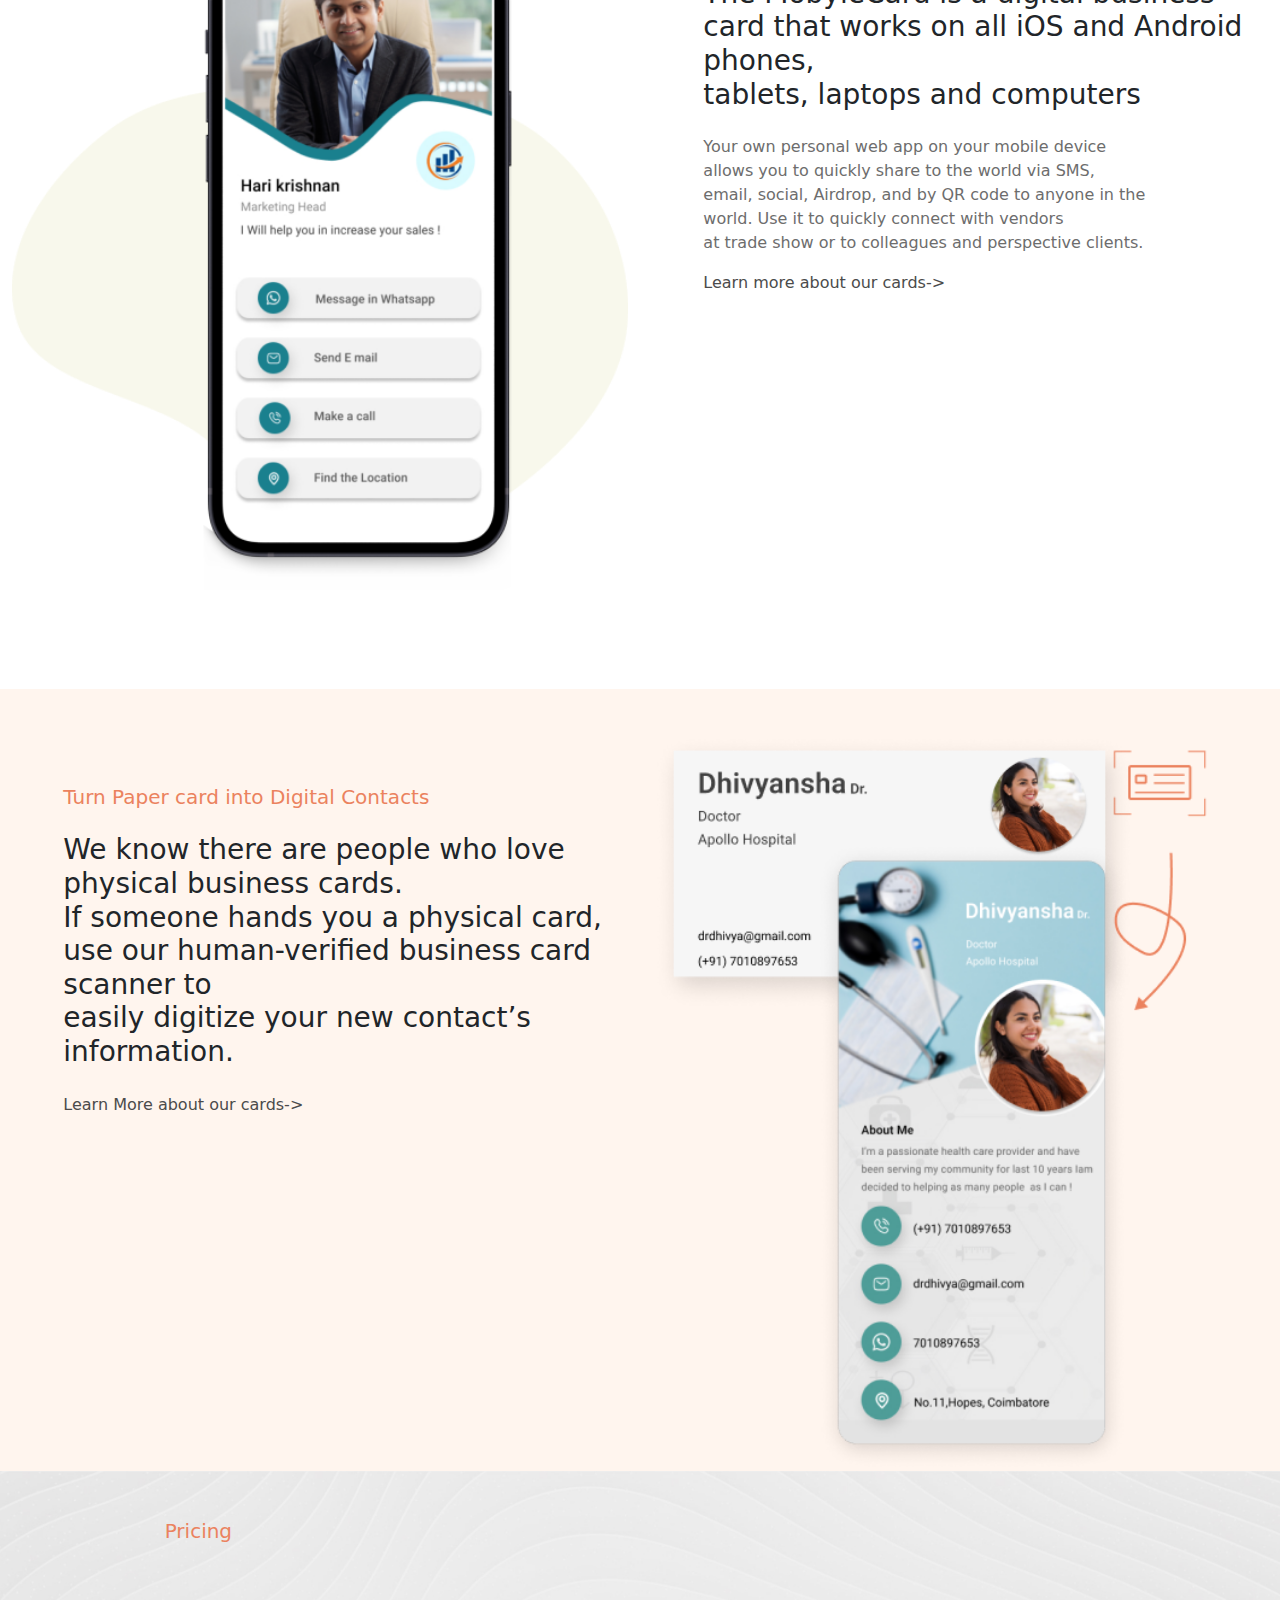
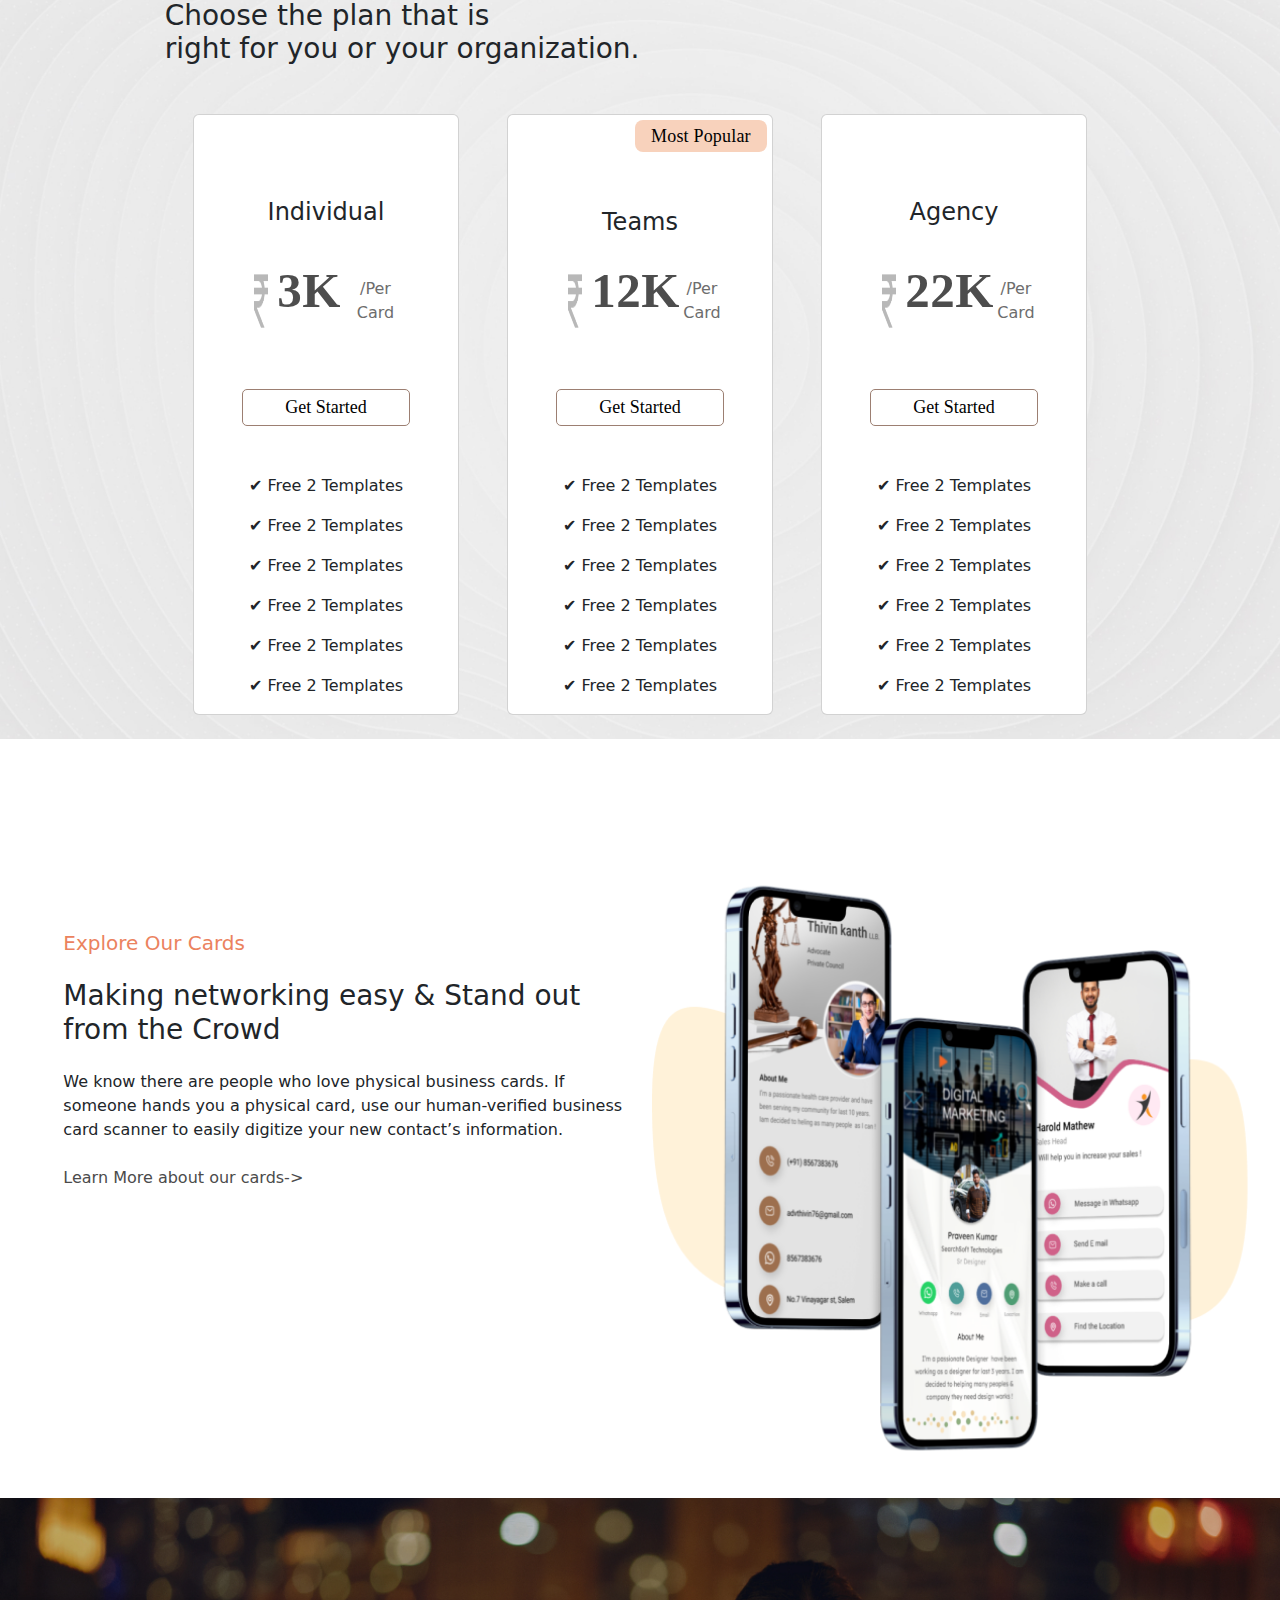
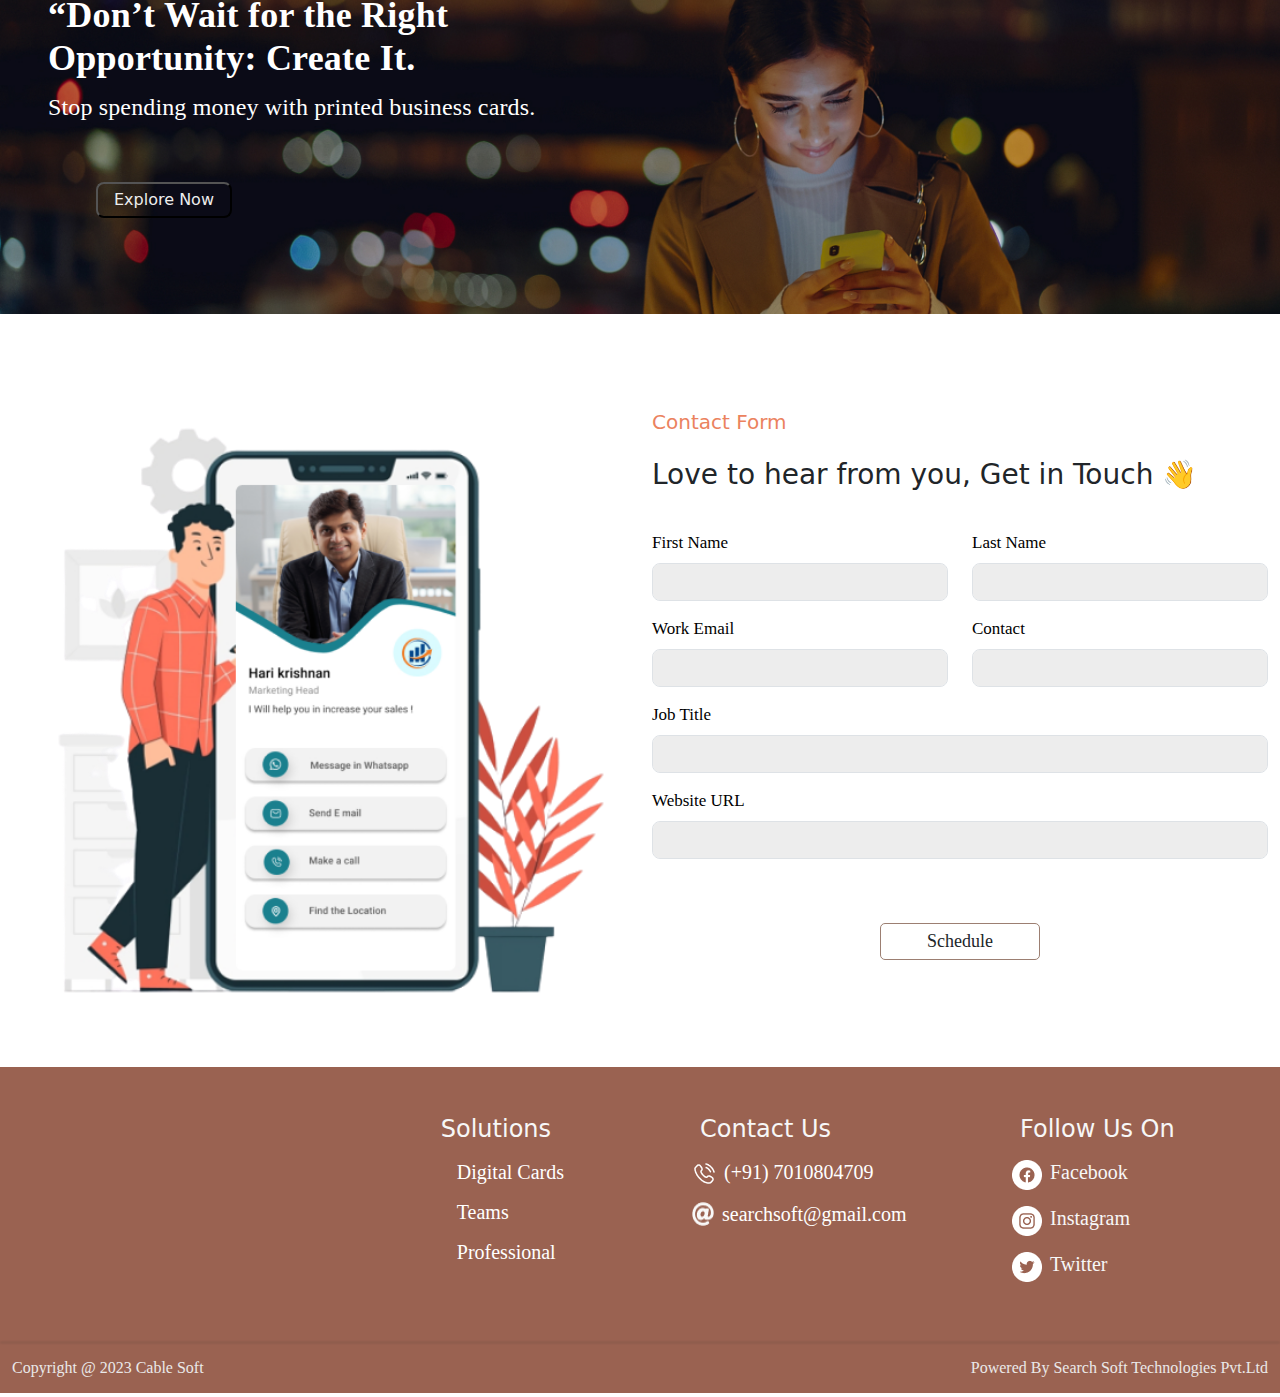
==== commit 8d6397cb: "d-card" ====
--- a/index.html
+++ b/index.html
@@ -1,7 +1,7 @@
 <!DOCTYPE html>
 <html lang="en">
 <head>
-  <title>Bootstrap Example</title>
+  <title>Digital-Cards</title>
   <meta charset="utf-8">
   <meta name="viewport" content="width=device-width, initial-scale=1">
   <link href="https://cdn.jsdelivr.net/npm/bootstrap@5.3.1/dist/css/bootstrap.min.css" rel="stylesheet">
@@ -95,7 +95,7 @@
           <div class="row justify-content-center mx-auto">
             <div class="col-xs-12 col-md-3">
               <img src="img\Group 243.png" class="img-thumbnail" alt="">
-              <p class="justify-content-center">Easily Create Digital Businees Card</p>
+              <p class="text-center">Easily Create Digital Businees Card</p>
             </div>
             <div class="col-xs-12 col-md-3">
               <img src="img\Group 244.png" class="img-thumbnail" alt="">
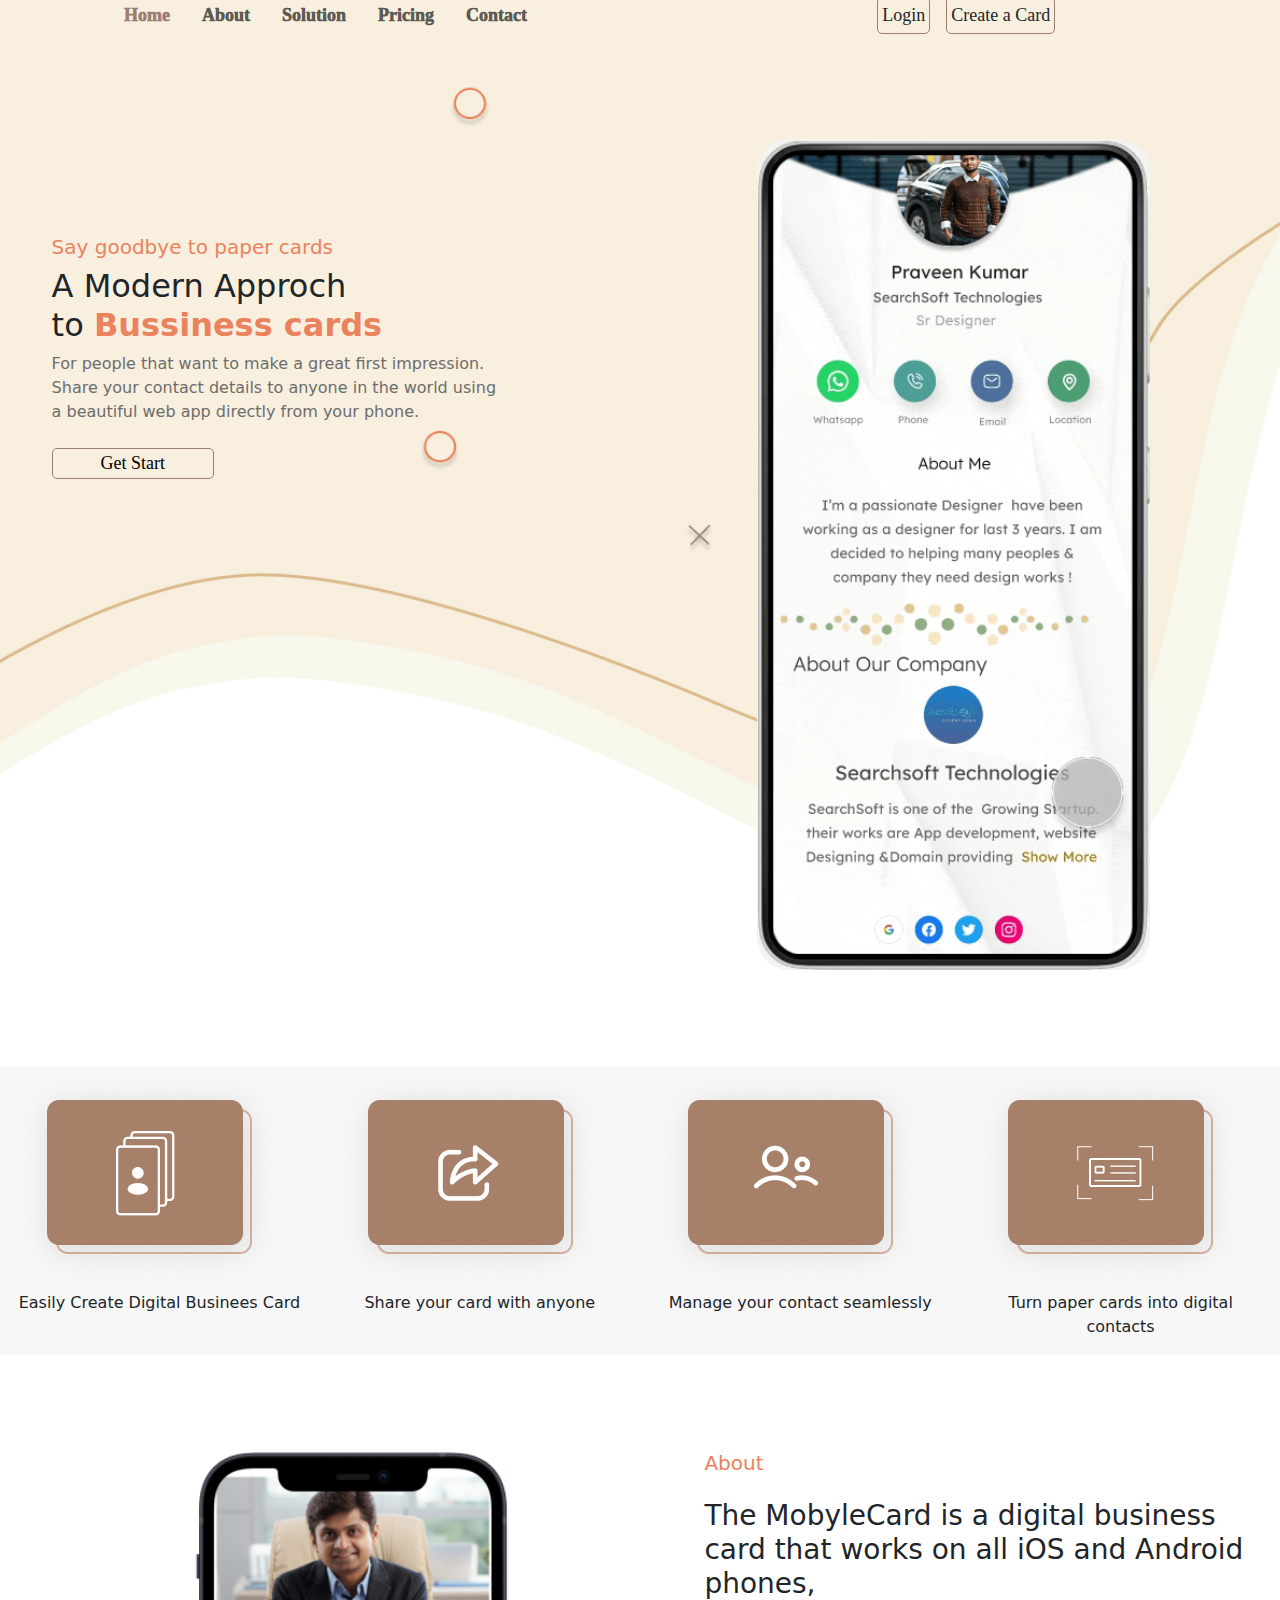
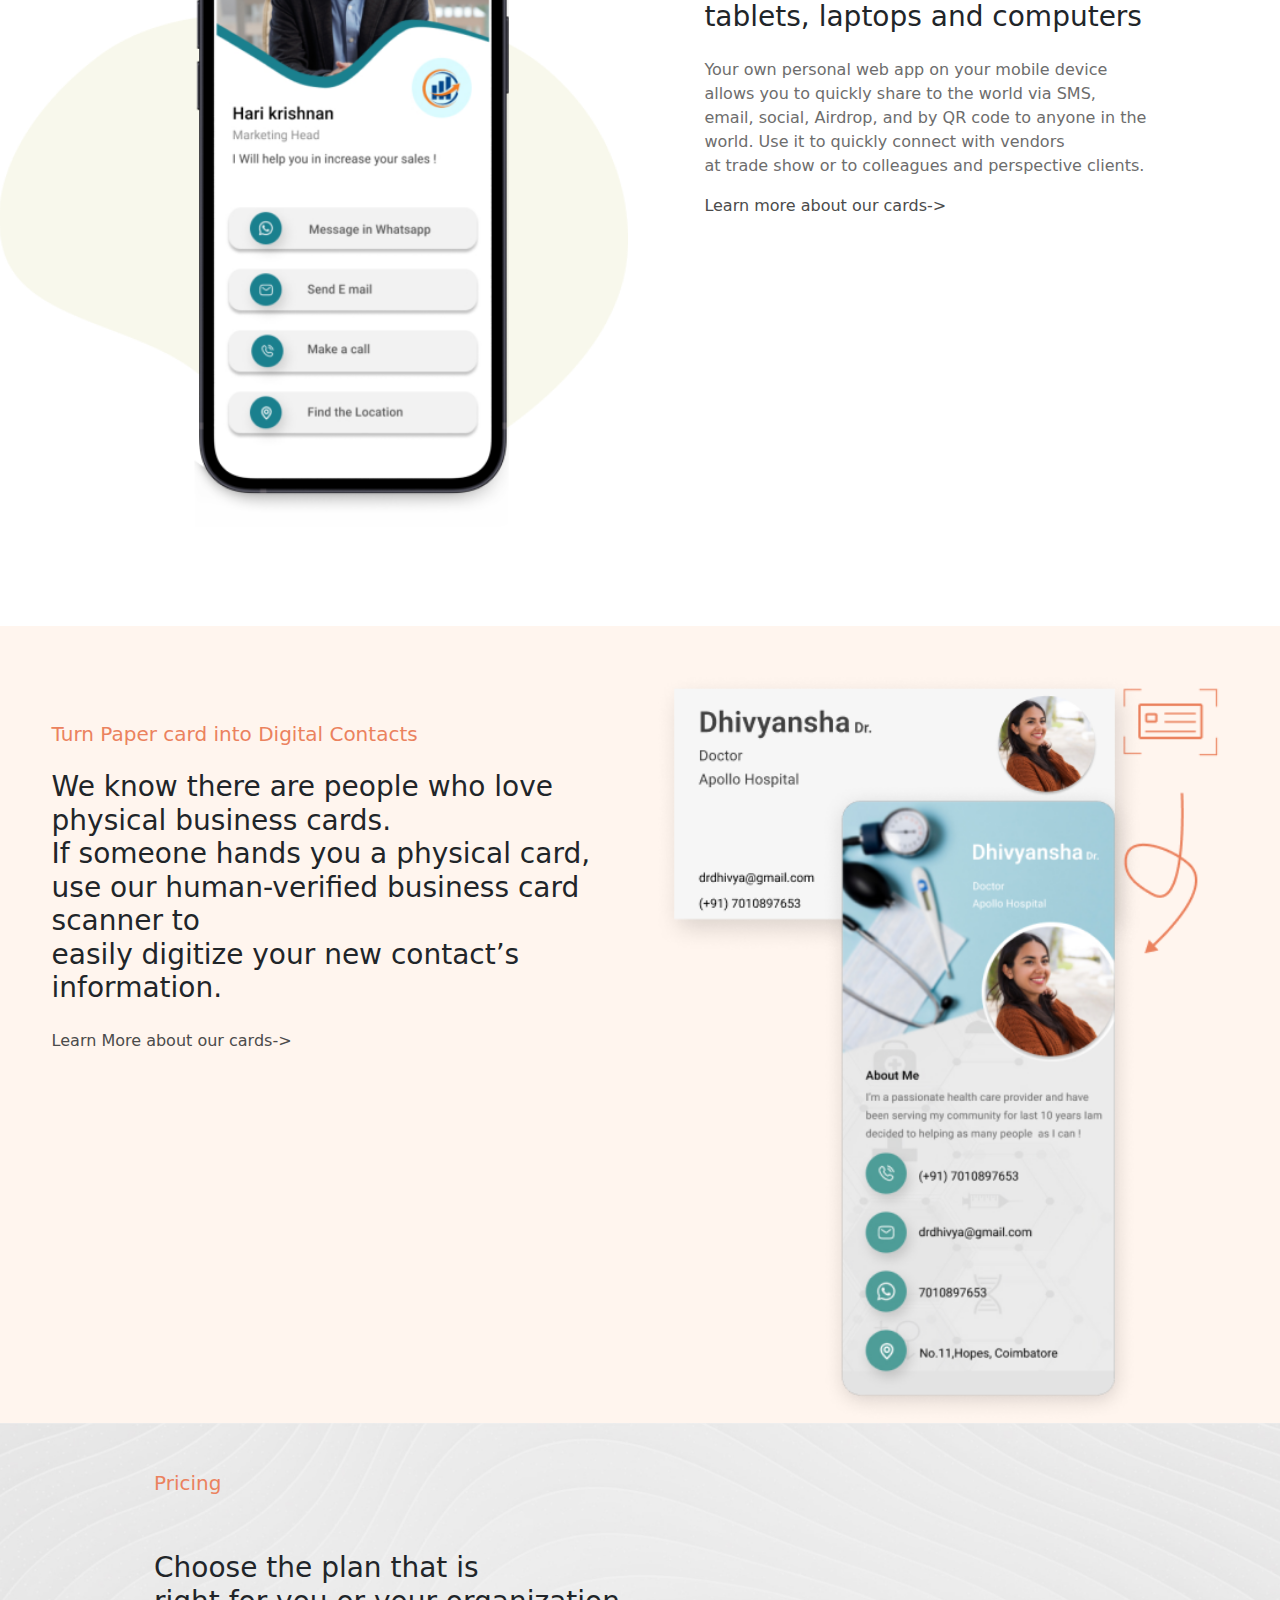
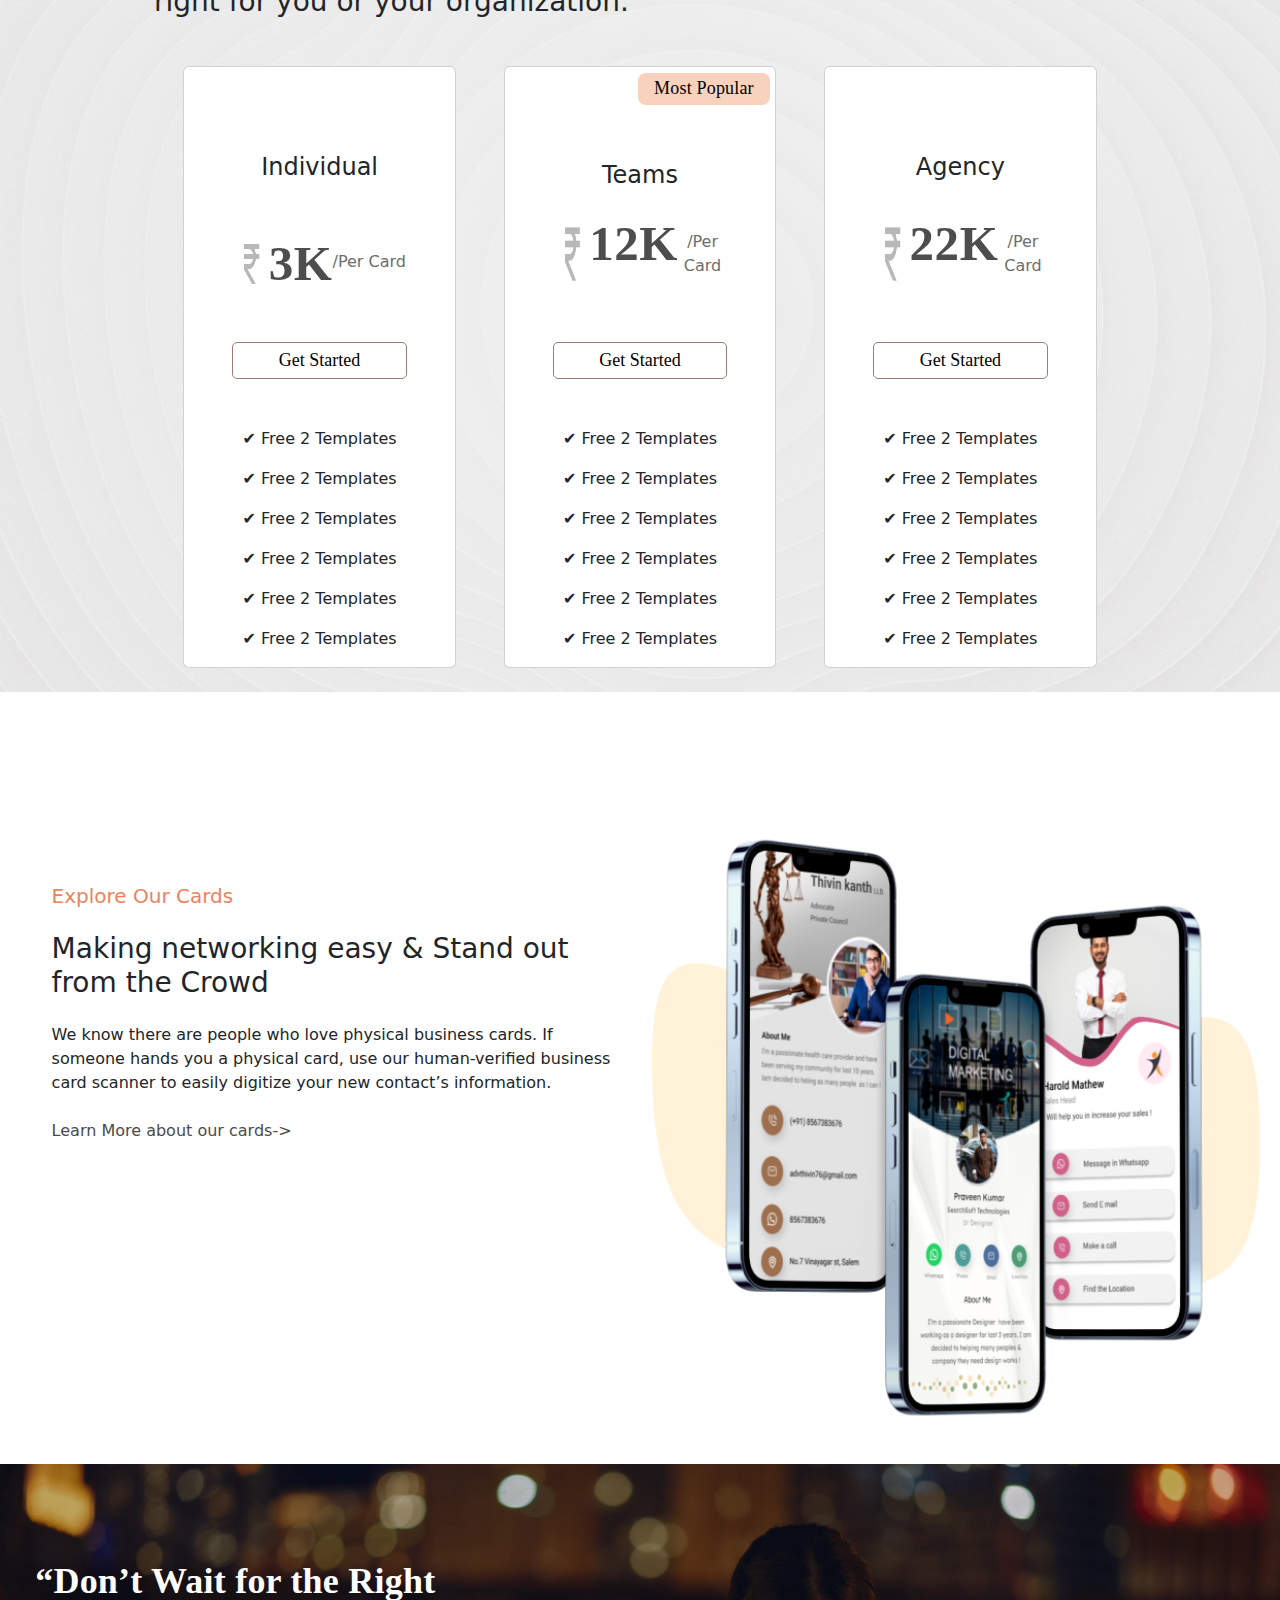
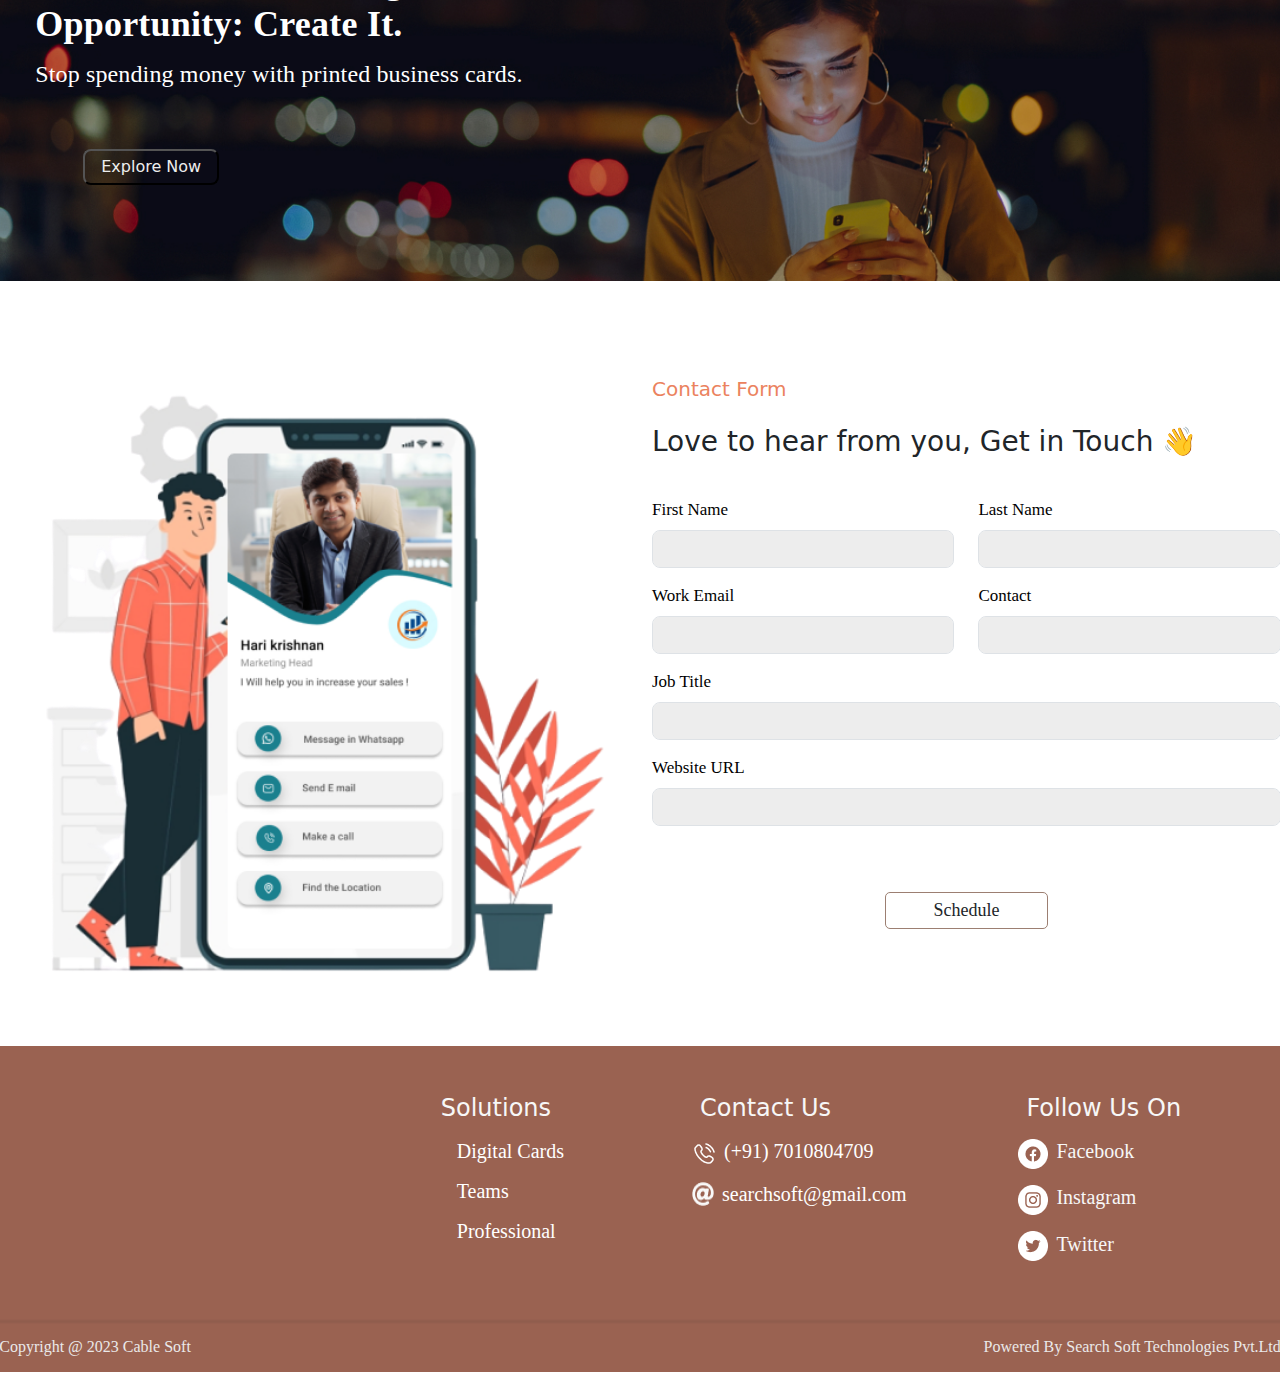
==== commit d577370a: "d-card" ====
--- a/index.html
+++ b/index.html
@@ -52,7 +52,7 @@
           <div class="container-fluid mt-5">
             <div class="row d-flex flex-row-reverse">
               <div class="col-xs-12 col-sm-12 col-md-6 lg-3">
-                <div class="offset-1">
+                <div class="offset-2">
                   <img class="img-responsive rounded-5 h-50 w-75" src="img\Recording 2023-08-19 at 09.38.56.gif" alt="">
                 </div>
               </div>
--- a/css/style.css
+++ b/css/style.css
@@ -1,5 +1,5 @@
 body{
-    margin: 0;
+    margin: -1%;
     box-sizing: border-box;
     overflow: -moz-hidden-unscrollable;
     
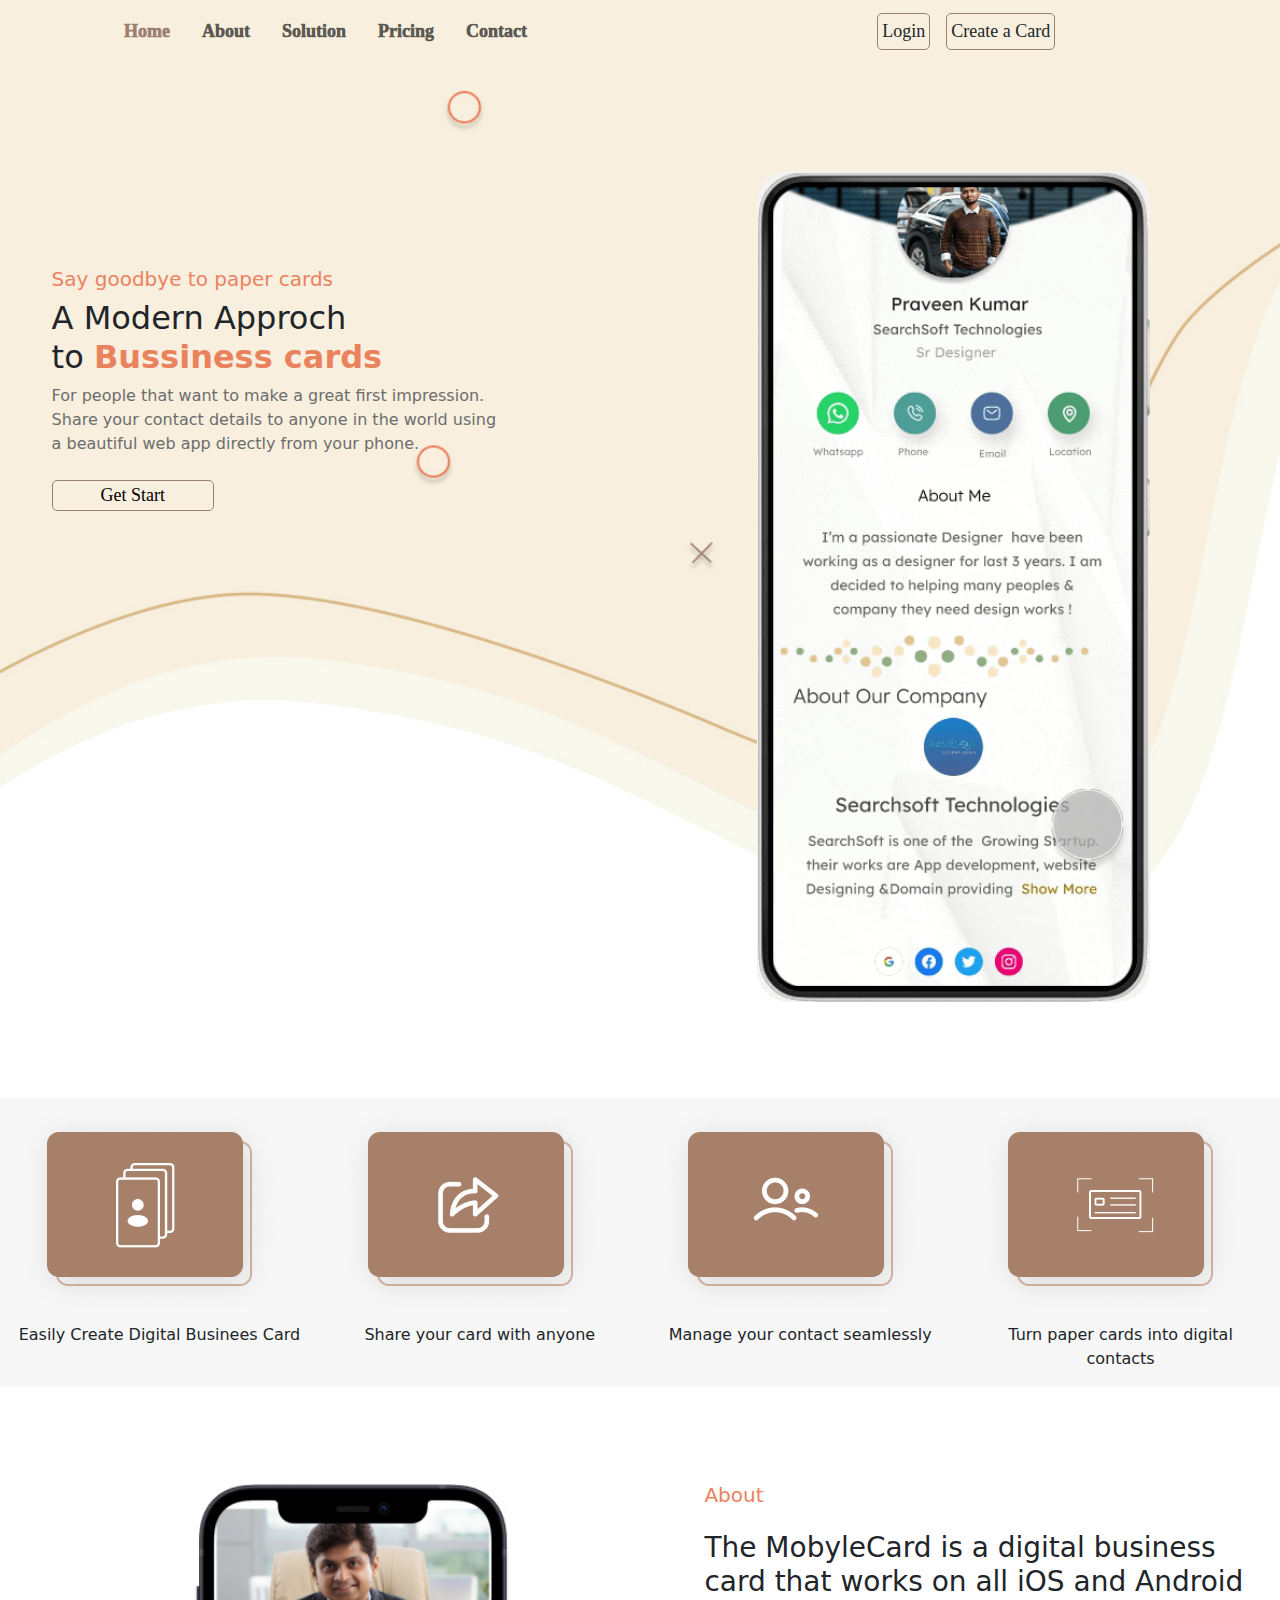
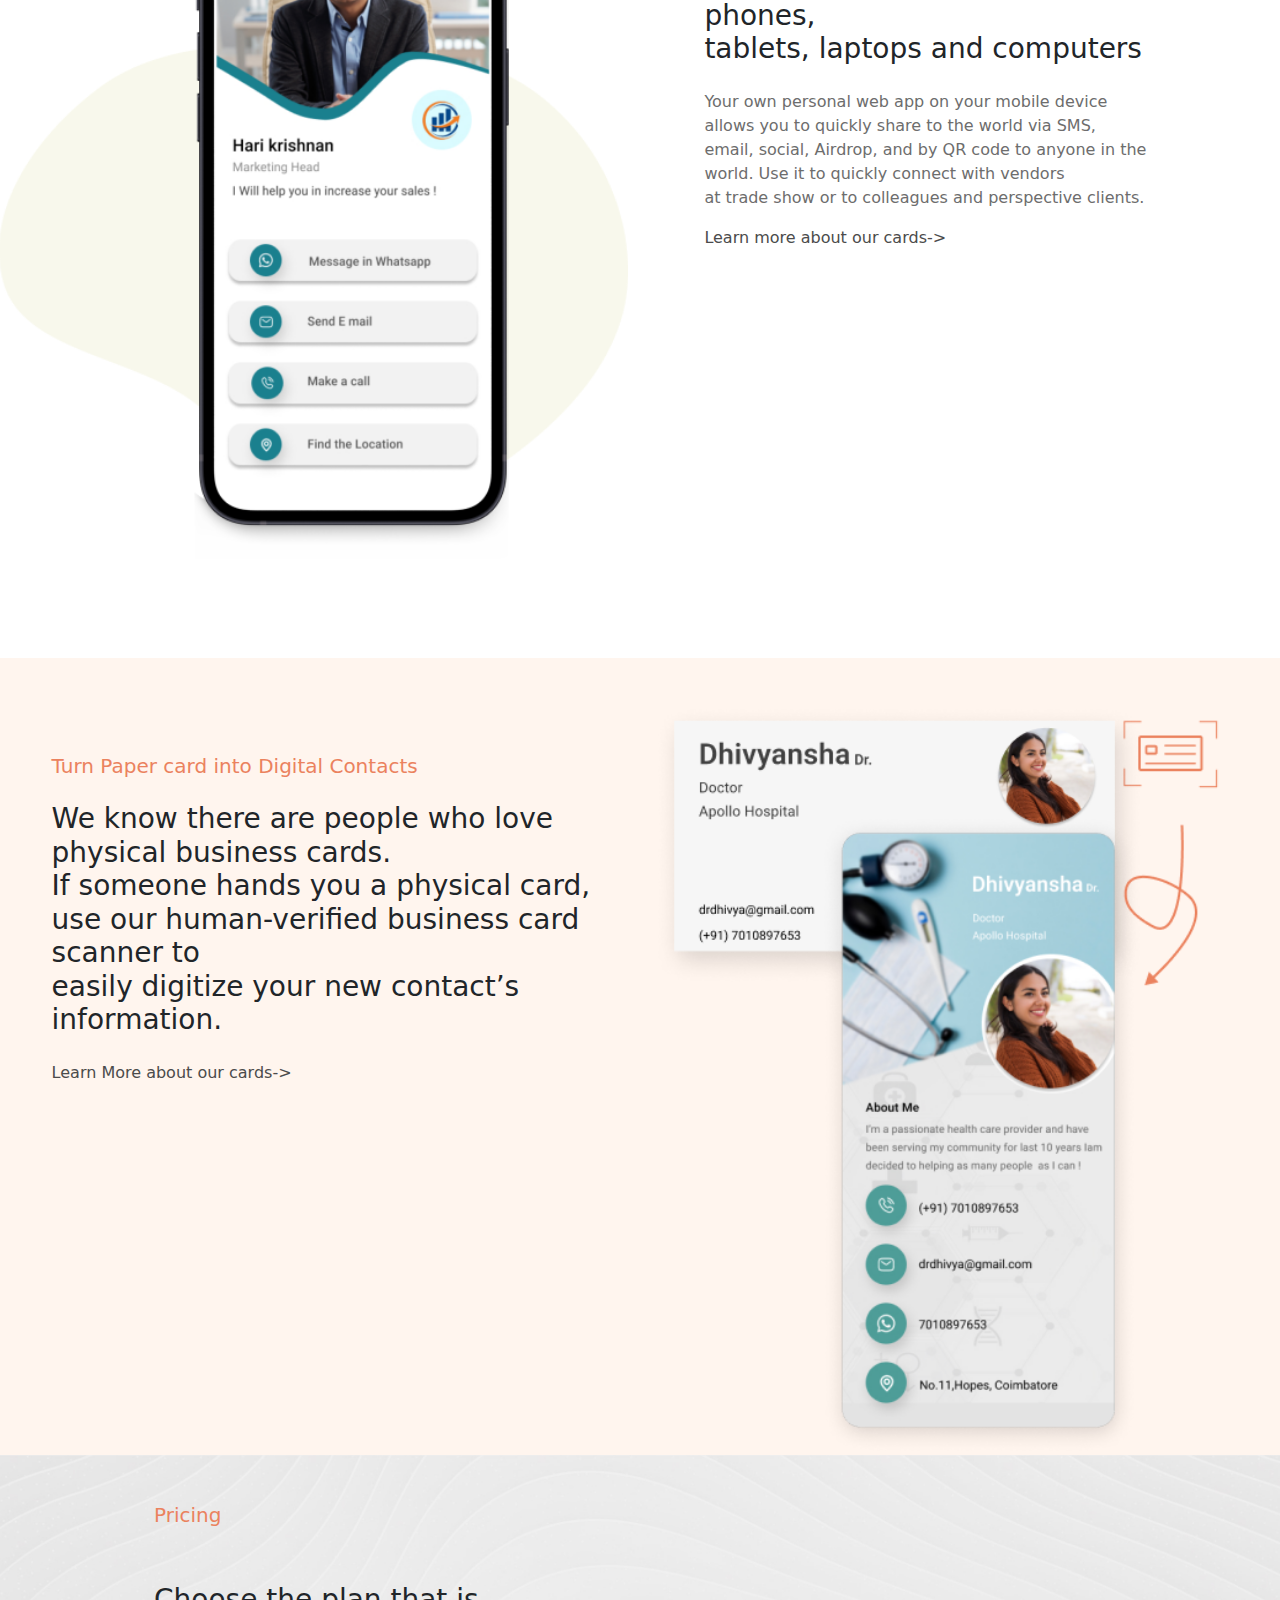
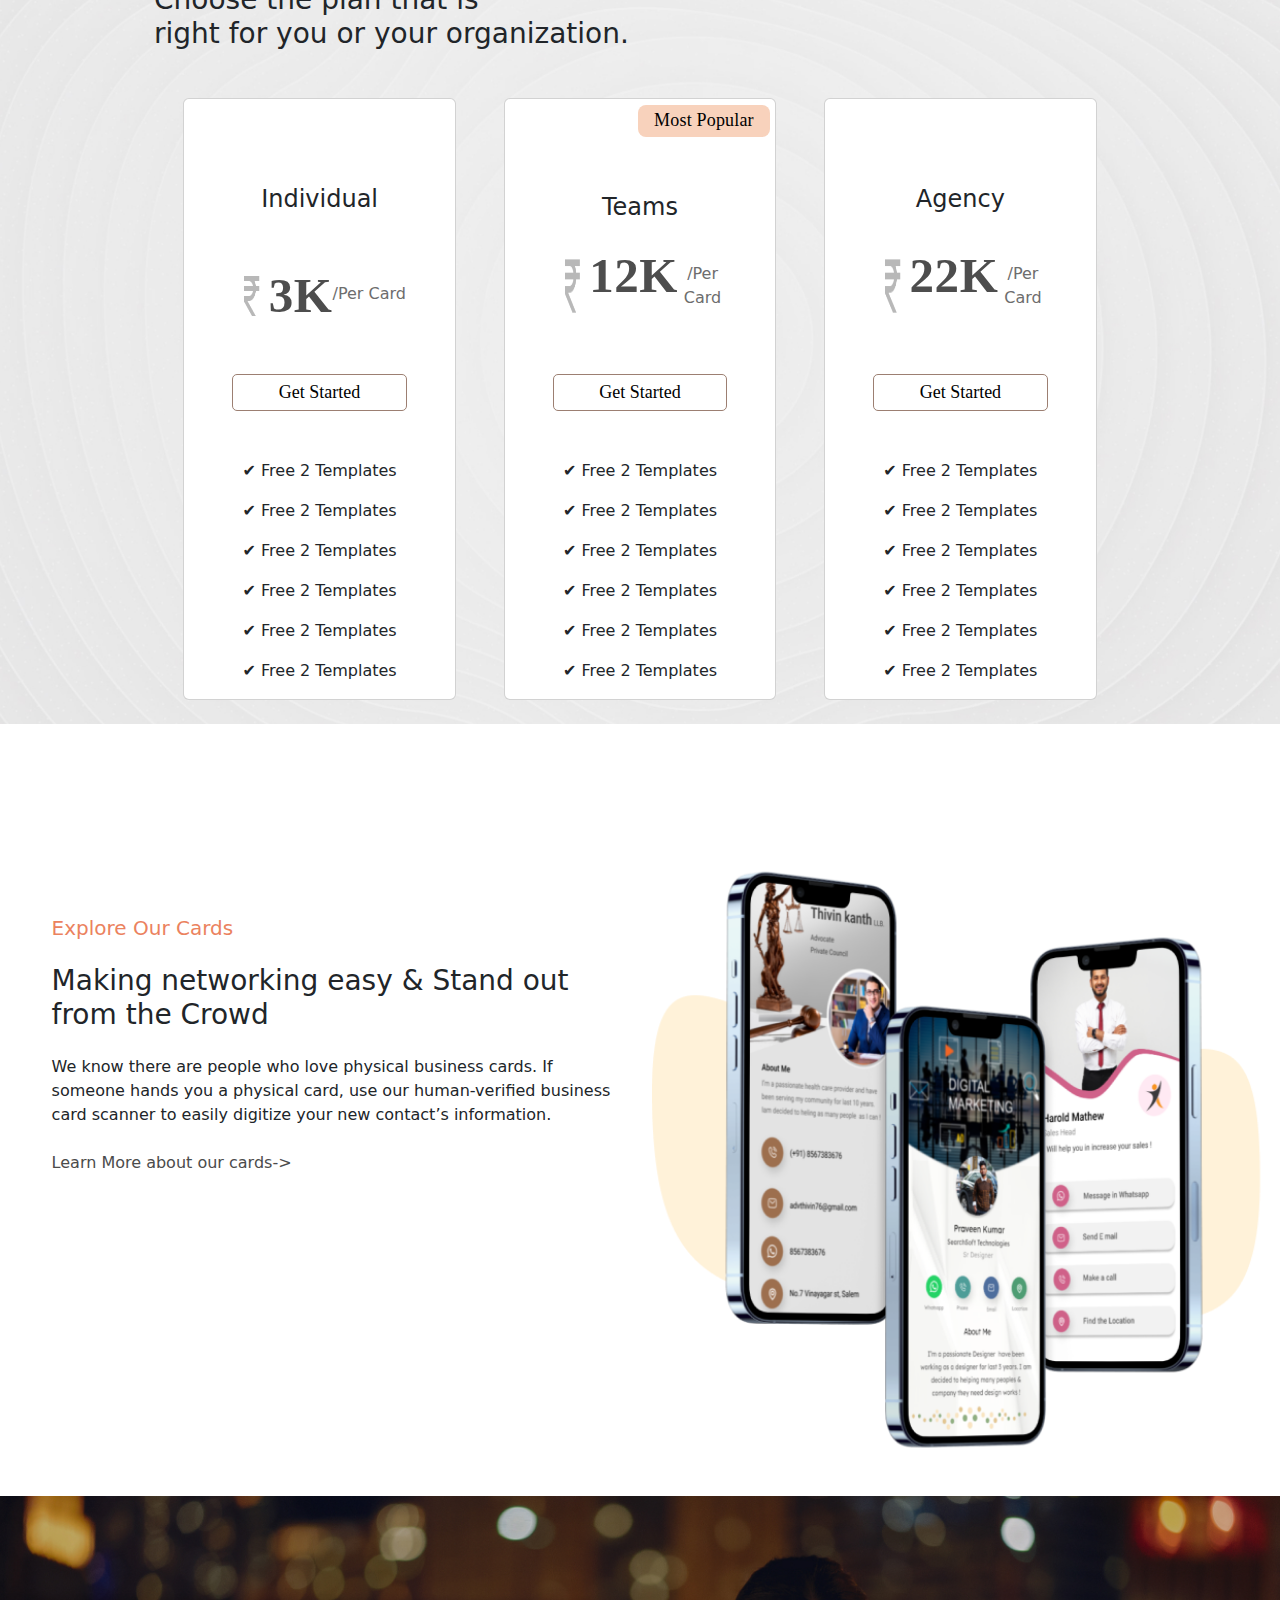
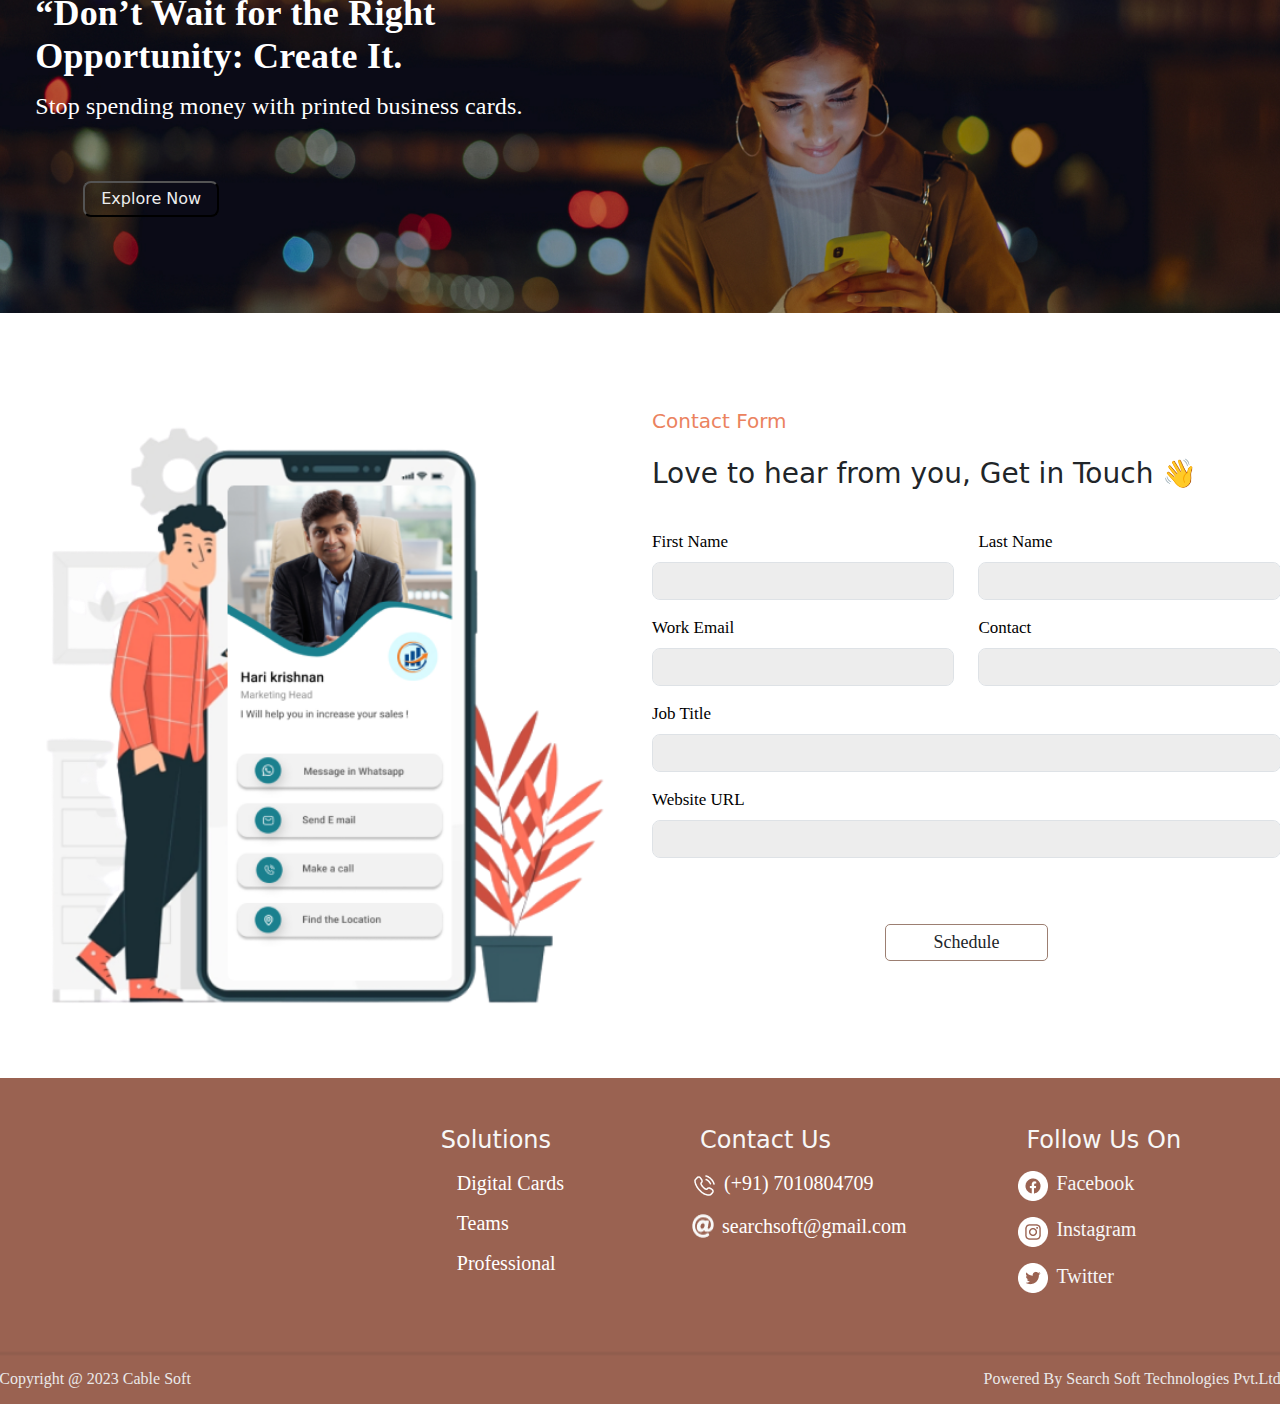
==== commit 4b57f97f: "d-card" ====
--- a/index.html
+++ b/index.html
@@ -14,7 +14,7 @@
   <div class="bg-img">
         <!-- navbar-start -->
               <nav class="navbar navbar-expand-sm bg-*">
-                <div class="container-fluid col-lg-9 offset-1">
+                <div class="container-fluid py-3 col-lg-9 offset-1">
                   <!-- <a class="navbar-brand" href="#">Logo</a> -->
                   
                   <button class="navbar-toggler" type="button" data-bs-toggle="collapse" data-bs-target="#collapsibleNavbar">
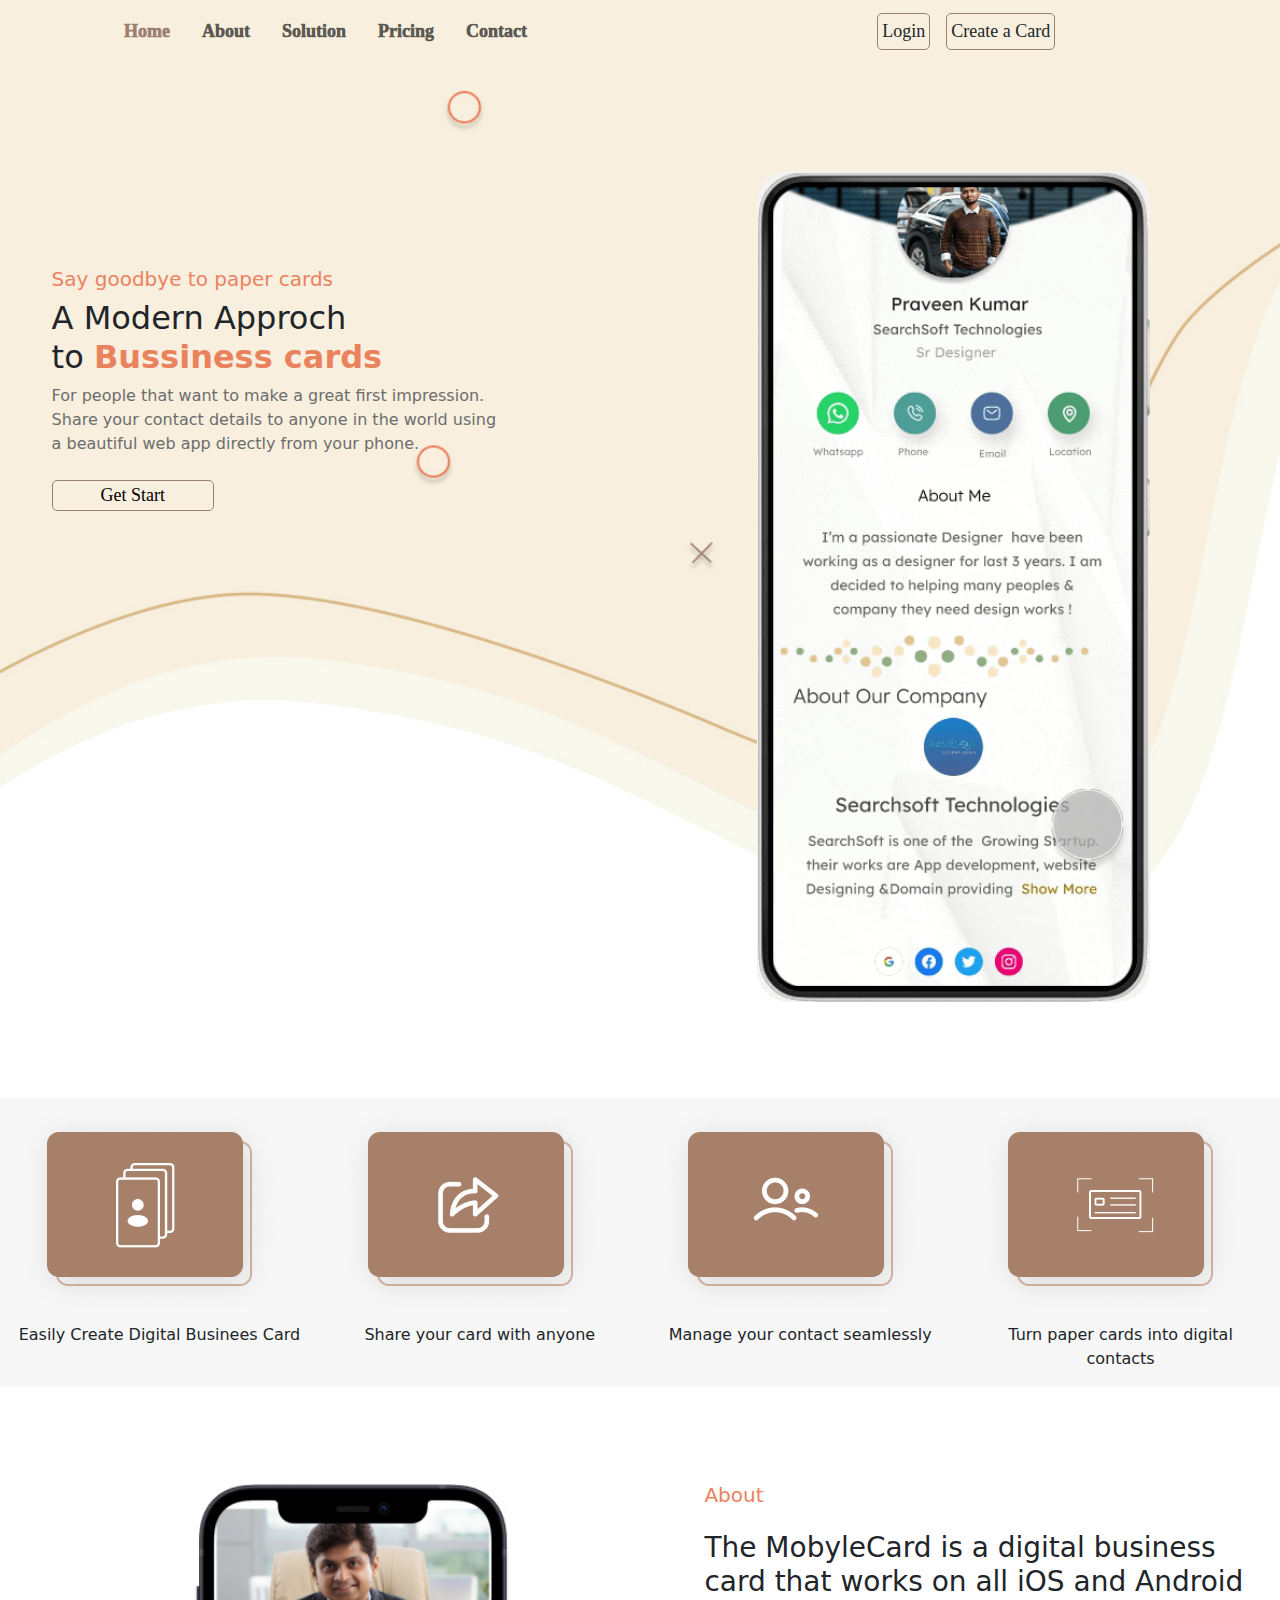
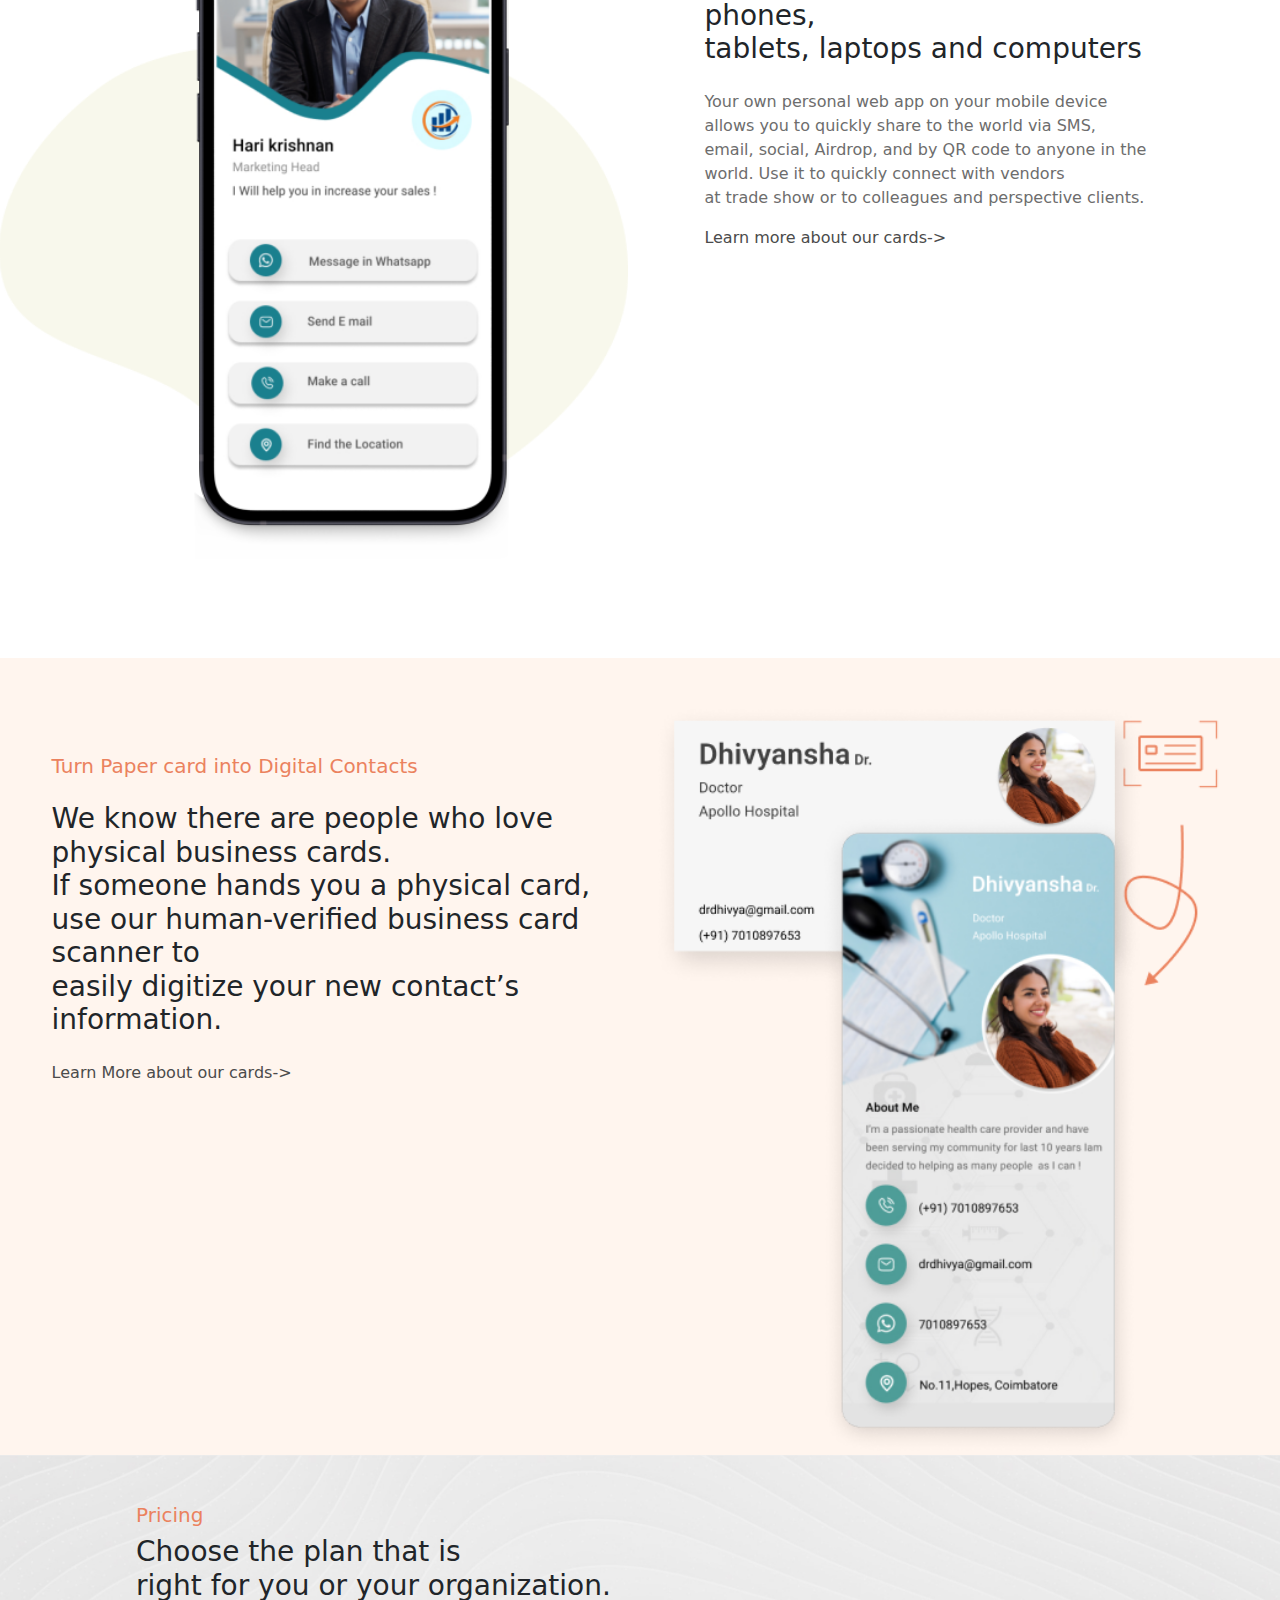
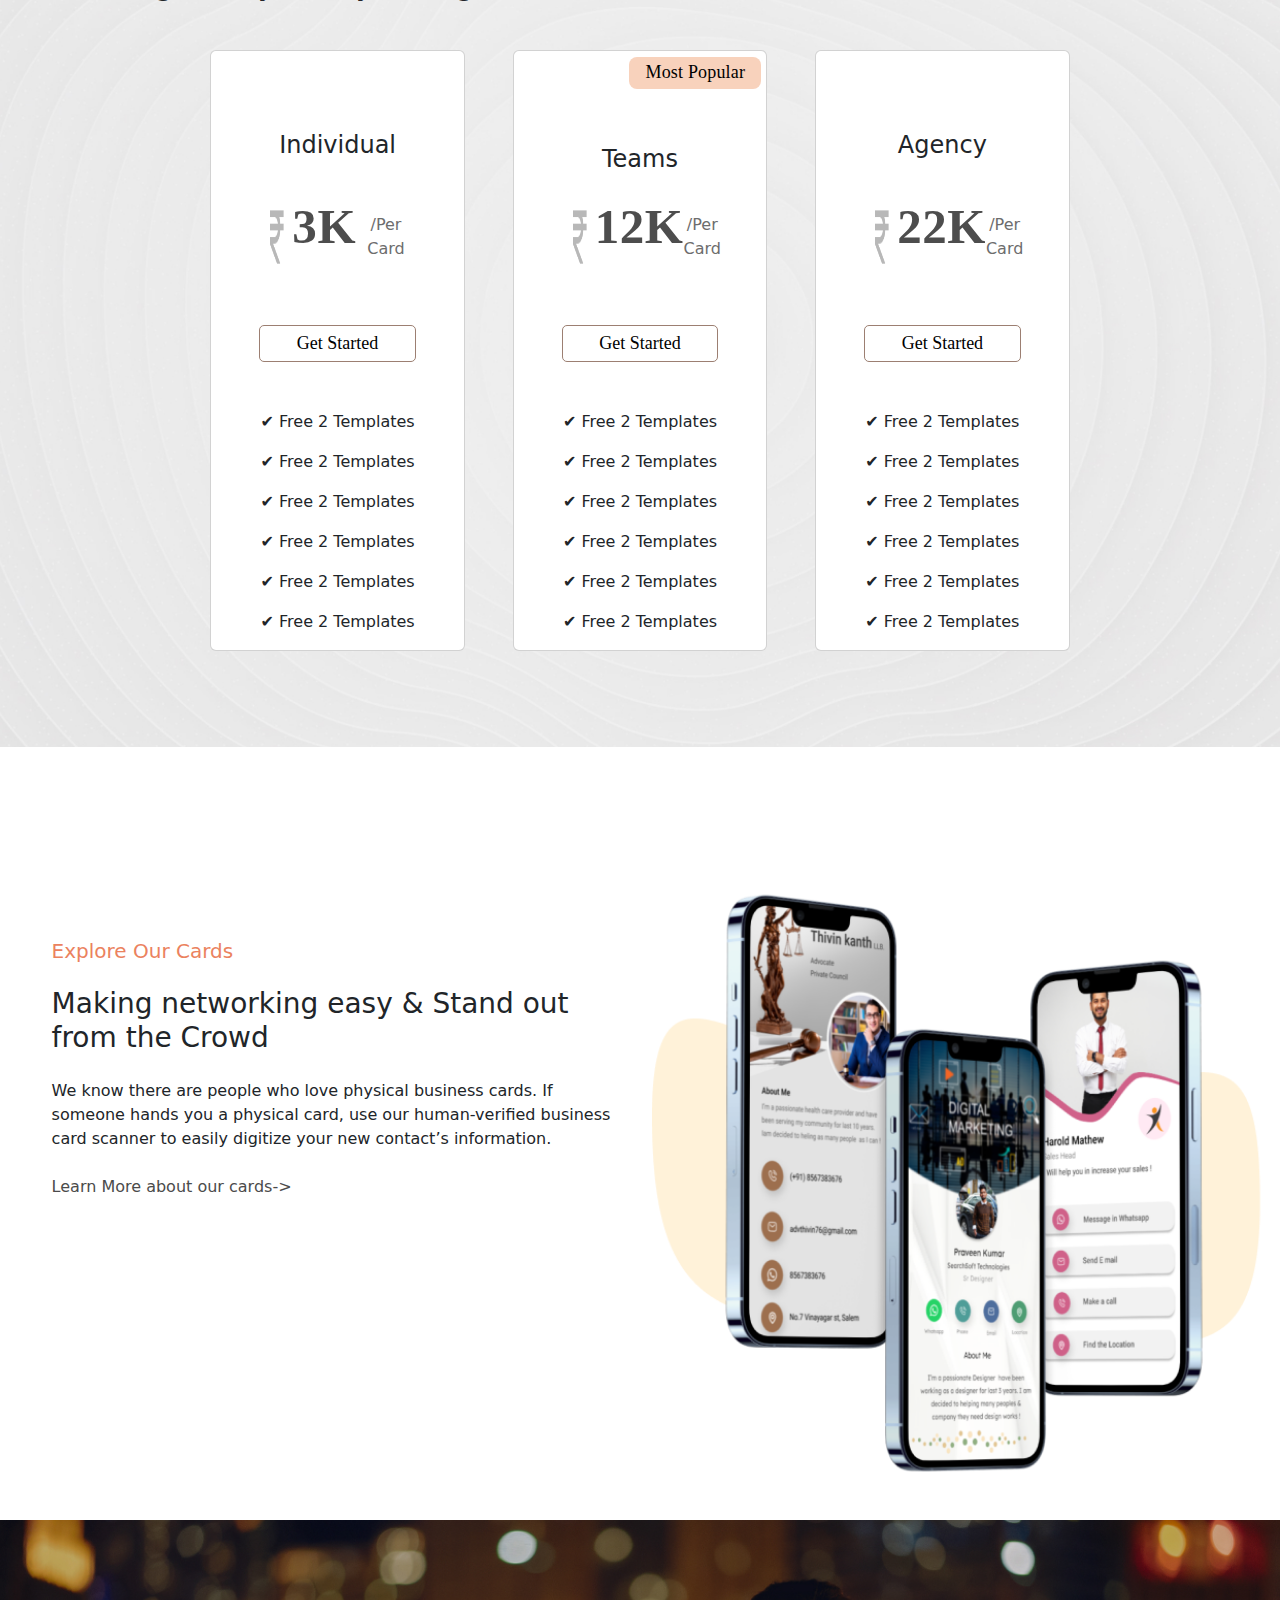
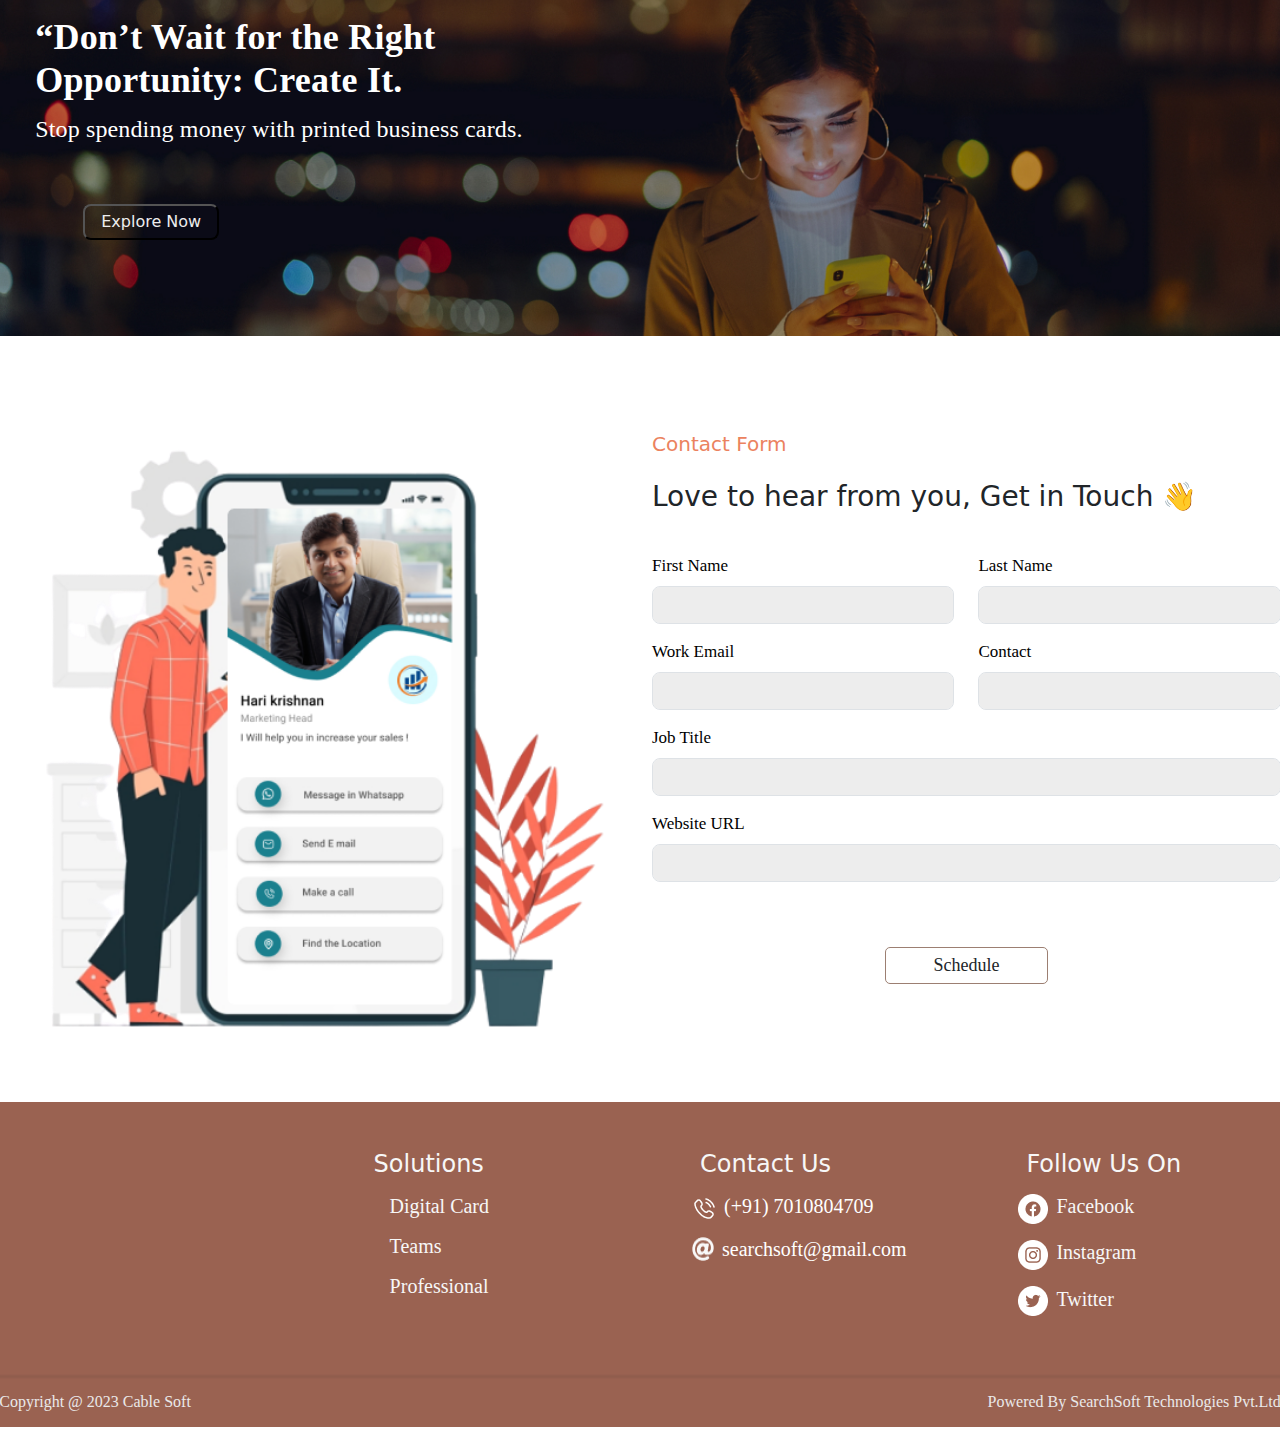
==== commit 0e7097ce: "d-card" ====
--- a/index.html
+++ b/index.html
@@ -137,7 +137,7 @@
               </div>
             </div>
             <div class="col-xs-12 col-sm-12 col-md-6 lg-6 mt-5">
-              <div class="offset-1">
+              <div class="offset-1 mb-4">
                 <h5>Turn Paper card into Digital Contacts</h5>
                 <h3 class="my-4">We know there are people who love physical business cards.<br> If someone hands you a physical card,<br> use our human-verified business card scanner to<br> easily digitize your new contact’s information.</h3>
                 <a class="about-in" href="">Learn More about our cards-></a>
@@ -147,10 +147,10 @@
           </div>
         </div>
 <!-- pricing -->
-        <div class="container-fluid" id="price-bg">
+        <div class="container-fluid p-5" id="price-bg">
           <div class="offset-1">
-            <h5 class="p-5">Pricing</h5>
-            <h3 class="ms-5">Choose the plan that is <br> right for you or your organization.</h3>
+            <h5 class="">Pricing</h5>
+            <h3 class="">Choose the plan that is <br> right for you or your organization.</h3>
           </div>
           <div class="row mx-auto justify-content-center m-4">
             <div class="col-xs-12 col-sm-12 col-md-4 col-lg-3 p-4">
@@ -213,7 +213,7 @@
               </div>
             </div>
             <div class="col-xs-12 col-sm-12 col-md-6 lg-6 mt-5">
-              <div class="offset-1">
+              <div class="offset-1 mb-4">
                 <h5>Explore Our Cards</h5>
                 <h3 class="my-4">Making networking easy & Stand out from the Crowd</h3>
                 <p class="my-4">We know there are people who love physical business cards. If someone hands you a physical card, use our human-verified business card scanner to easily digitize your new contact’s information.</p>
@@ -294,26 +294,26 @@
       <!-- Footer -->
       <div class="container-fluid" id="foot-img">
         <div class="row">
-          <div class="col-xs-12 col-sm-12 col-md-6 col-lg-6">
-            <div class="my-5 float-end">
-              <h4 class="mx-5" style="color: #F7F7F7;">Solutions</h4>
+          <div class="col-xs-12 col-sm-12 col-md-3 col-lg-3">
+            <div class="my-5 justify-content-center">
+              <!-- <h4 class="mx-5" style="color: #F7F7F7;">Solutions</h4>
               <ul class="list-group mx-5">
                   <a class="list-group-item" href="">Digital Cards</a>
                   <a class="list-group-item" href="">Teams</a>
                   <a class="list-group-item" href="">Professional</a>
+              </ul> -->
+            </div>
+          </div>
+          <div class="col-xs-12 col-sm-12 col-md-3 col-lg-3">
+            <div class="justify-content-center my-5">
+              <h4 class="mx-5" style="color: #F7F7F7;">Solutions</h4>
+              <ul class="list-group mx-5">
+                <div class="list-group-item"><a class="" style="text-decoration: none; color:#F7F7F7">Digital Card</a></div>
+                <div class="list-group-item"><a class="" style="text-decoration: none; color:#F7F7F7">Teams</a></div>
+                <div class="list-group-item"><a class="" style="text-decoration: none; color:#F7F7F7">Professional</a></div>
               </ul>
             </div>
           </div>
-          <!-- <div class="col-xs-12 col-sm-12 col-md-3 col-lg-3">
-            <div class="float-start my-5">
-              <h4 class="mx-5" style="color: #F7F7F7;">Follow Us On</h4>
-              <ul class="list-group mx-5">
-                <div class="list-group-item"><a class="follow-us ms-2" style="text-decoration: none; color:#F7F7F7">Digital Card</a></div>
-                <div class="list-group-item"><a class="ms-2" style="text-decoration: none; color:#F7F7F7">Teams</a></div>
-                <div class="list-group-item"><a class="ms-2" style="text-decoration: none; color:#F7F7F7">Professional</a></div>
-              </ul>
-            </div>
-          </div> -->
           <div class="col-xs-12 col-sm-12 col-md-4 col-lg-3">
             <div class="float-start my-5">
               <h4 class="mx-5" style="color: #F7F7F7;">Contact Us</h4>
@@ -341,7 +341,7 @@
             <div class="copyrights mb-3">Copyright @ 2023 Cable Soft</div>
           </div>
           <div class="col-xs-12 col-sm-12 col-md-6 col-lg-6">
-            <div class="powered float-end d-flex">Powered By Search Soft Technologies Pvt.Ltd</div>
+            <div class="powered float-end d-flex">Powered By SearchSoft Technologies Pvt.Ltd</div>
           </div>
           
           
